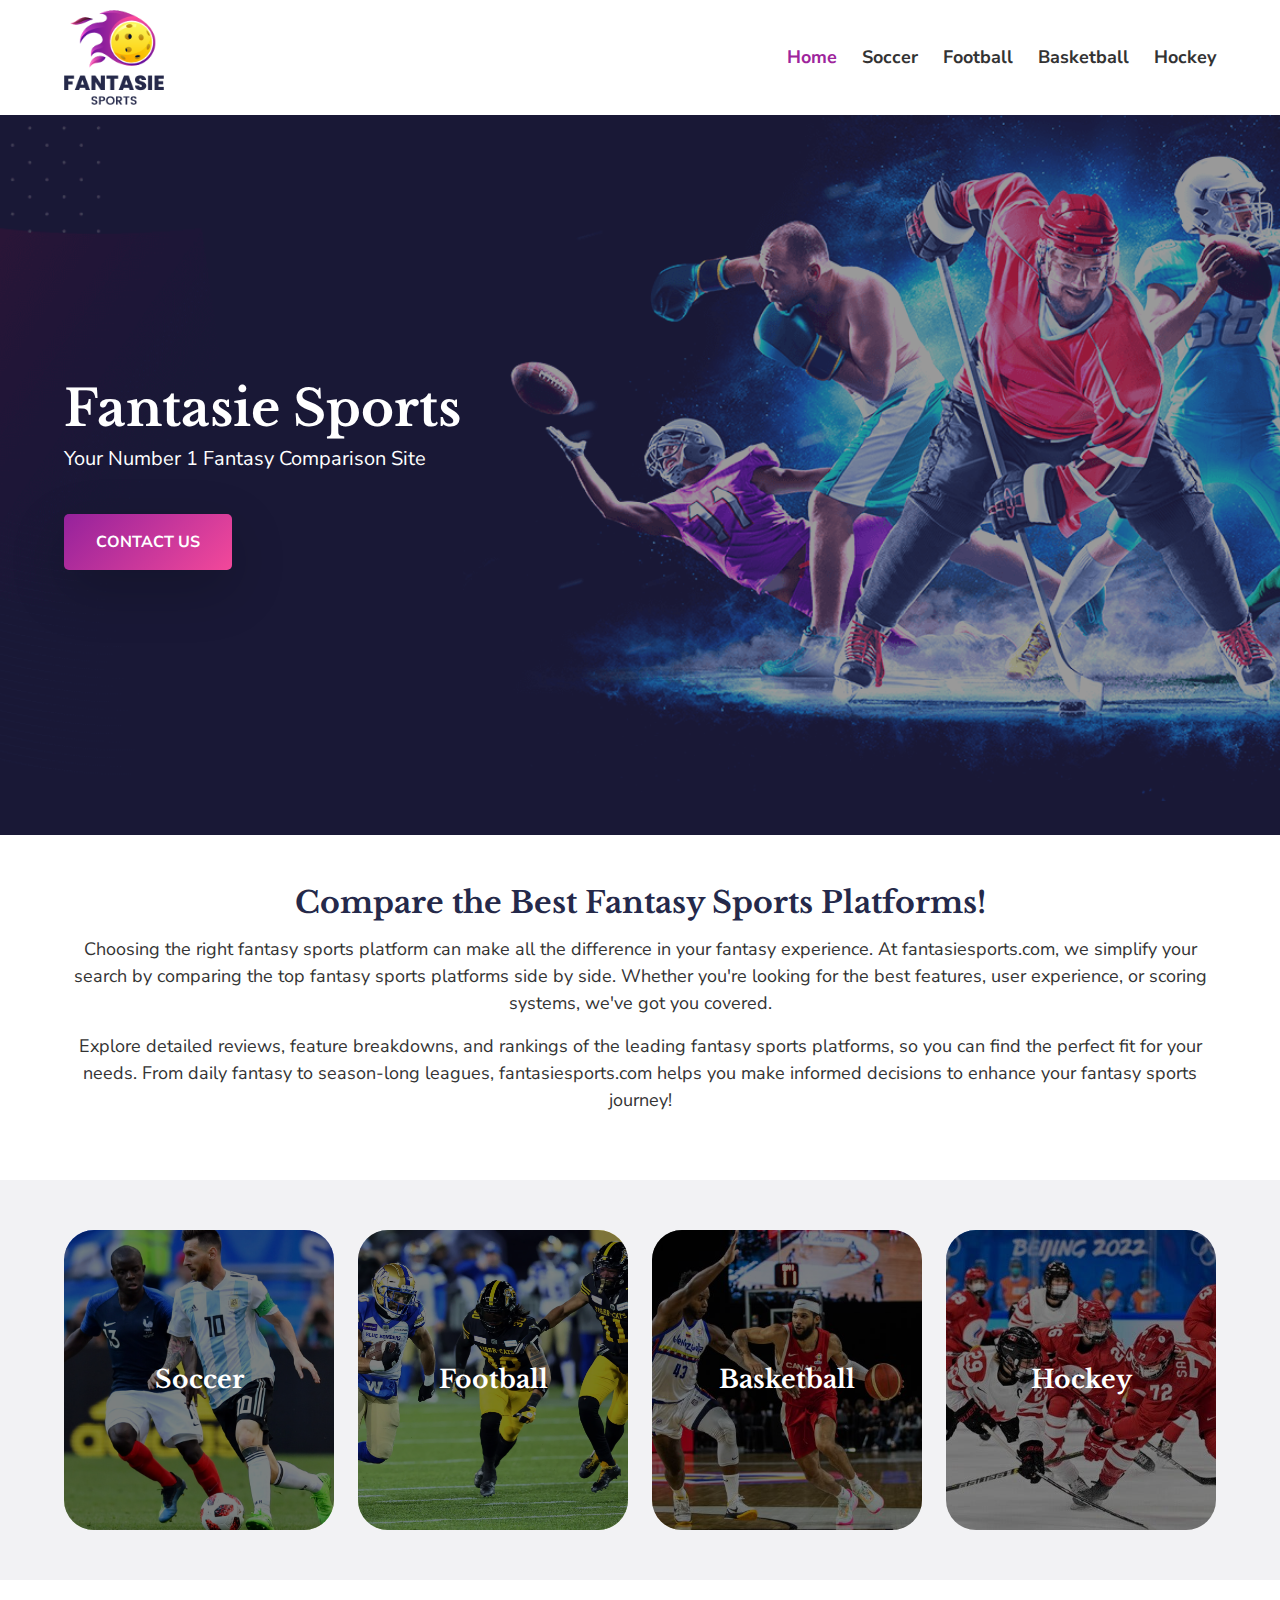
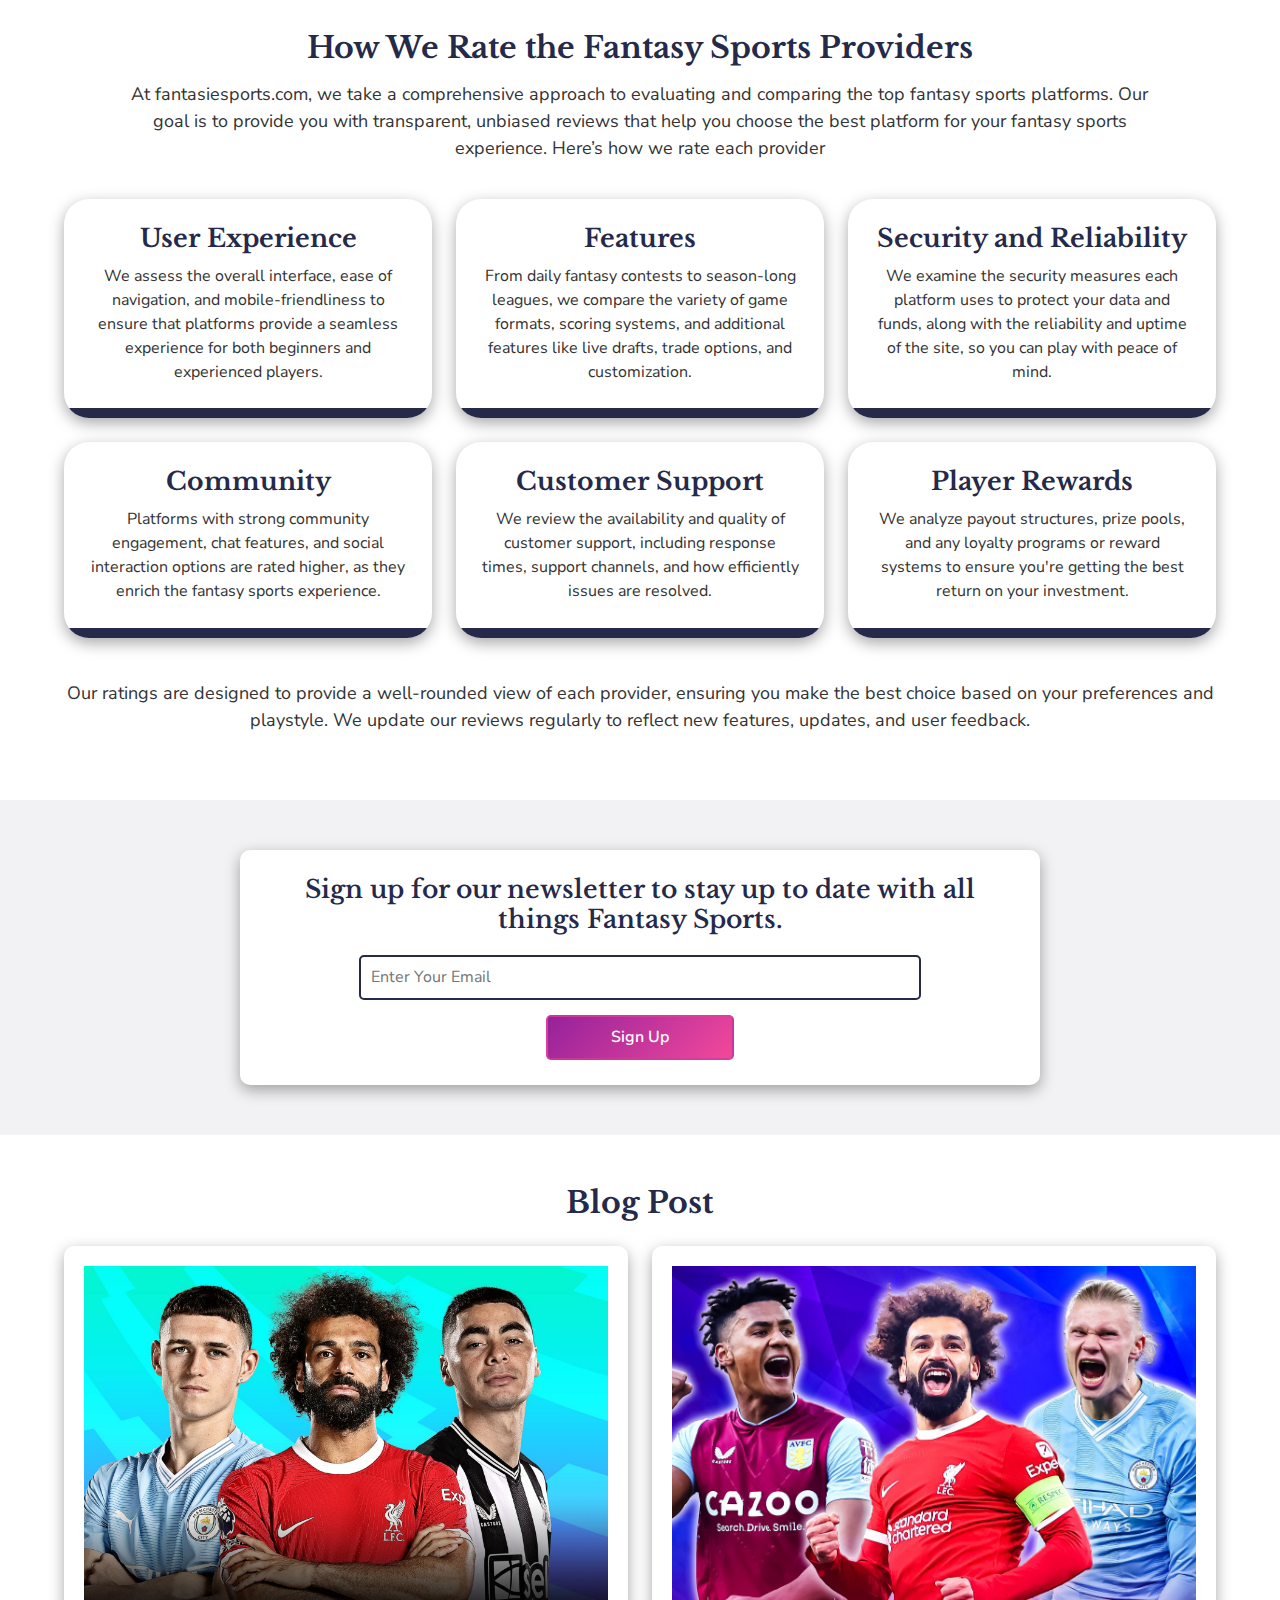
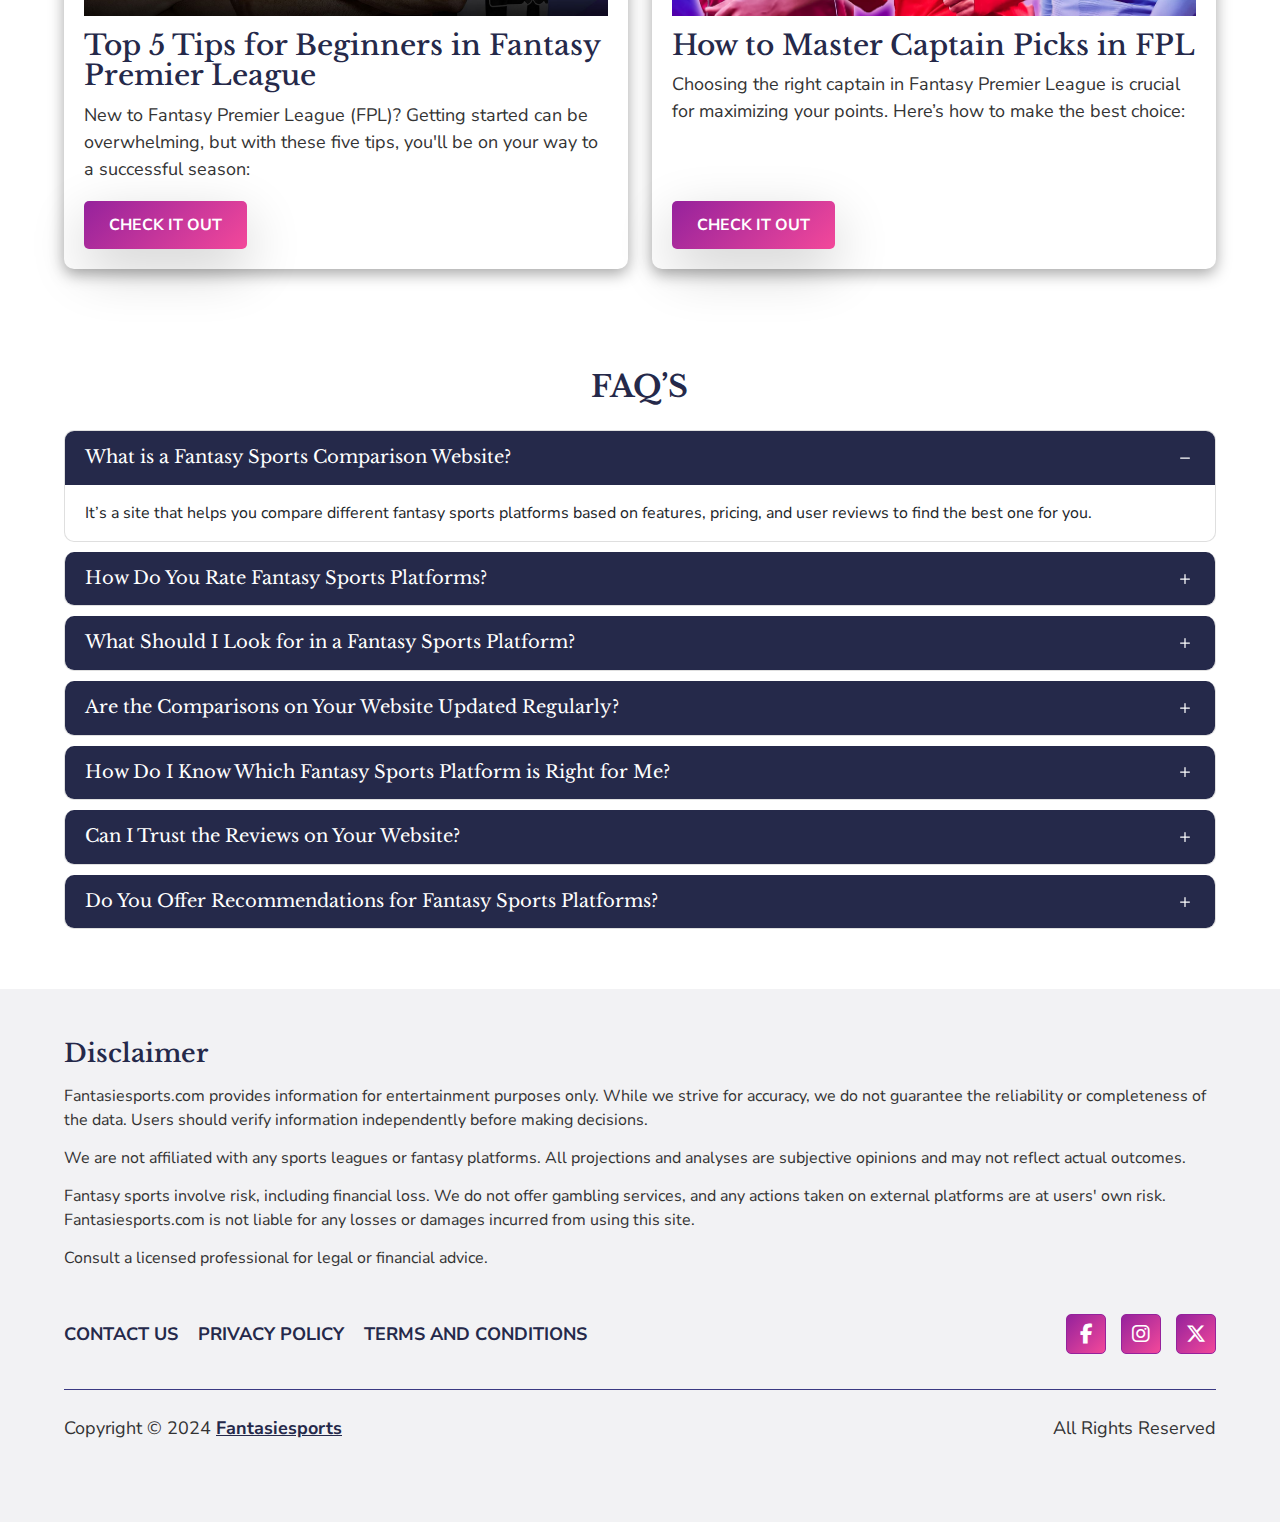
==== index.html @ b79870b3 "done" ====
<!DOCTYPE html>
<html lang="en">
  <head>
    <meta charset="UTF-8">
    <meta name="viewport" content="width=device-width, initial-scale=1.0">
    <meta name="robots" content="index, follow" />
    <link rel="stylesheet" href="assets/css/bootstrap.min.css">
    <link rel="stylesheet" href="assets/font-awsm/fontawesome-free-6.6.0-web/css/all.min.css">
    <link rel="icon" href="assets/images/fav-icn.png">
    <link rel="stylesheet" href="assets/css/style.css">
    <link rel="stylesheet" href="assets/css/media.css">
    <title>Home</title>
    
  </head>
  <body>

    <!-- header section start -->
    <header class="site-header">
      <div class="container">
          <nav>
             <div class="site-logo">
              <a href="index.html">
                <img src="assets/images/logo.png" alt="">
              </a>
             </div>
             <div class="main-nav">
               <ul>
                <li>
                  <a href="index.html" class="active">
                    Home
                  </a>
                </li>
                <li>
                  <a href="soccer.html">
                    Soccer
                  </a>
                </li>
                <li>
                  <a href="football.html">
                    Football
                  </a>
                </li>
                <li>
                  <a href="basketball.html">
                    Basketball
                  </a>
                </li>
                <li>
                  <a href="hockey.html">
                    Hockey
                  </a>
                </li>
              
               </ul>
               <div class="close">
                <i class="fa-solid fa-x"></i>
               </div>
             </div>
             <div class="toggle">
              <i class="fa-solid fa-bars"></i>
             </div>
          </nav>
      </div>
    </header>
    <!-- header section end -->
    <!-- banner section start -->

    <section class="site-banner">
      <div class="container">
        <div class="banner-wrap">
          <div class="banner-text">
           <h1>
             Fantasie Sports
           </h1>
           <p>
             Your Number 1 Fantasy Comparison Site
           </p>
           <div class="contact-btn">
             <a href="mailto:info@fantasiesports.com">Contact Us</a>
           </div>
          </div>
       </div>
      </div>
    </section>

    <!-- banner section end -->

    <!-- top text section start -->

    <div class="top-sec ptb-50">
      <div class="container">
          <div class="top-wrap">
              <div class="top-text">
                 <h3>
                  Compare the Best Fantasy Sports Platforms!
                 </h3>
                 <p>
                  Choosing the right fantasy sports platform can make all the difference in your fantasy
experience. At fantasiesports.com, we simplify your search by comparing the top fantasy
sports platforms side by side. Whether you're looking for the best features, user experience,
or scoring systems, we've got you covered.
                 </p>
                 <p>
                  Explore detailed reviews, feature breakdowns, and rankings of the leading fantasy sports
platforms, so you can find the perfect fit for your needs. From daily fantasy to season-long
leagues, fantasiesports.com helps you make informed decisions to enhance your fantasy
sports journey!
                 </p>
              </div>
          </div>
      </div>
    </div>

    <!-- top text section end -->

    <!-- link section start -->

    <div class="link-sec">
       <div class="container">
         <div class="row">
           <div class="col-lg-3 col-md-6">
             <div class="link-wrap linkOne">
                <a href="soccer.html">
                  <h4>
                    Soccer 
                  </h4>
                </a>
             </div>
           </div>
           <div class="col-lg-3 col-md-6">
            <div class="link-wrap linkTwo">
               <a href="football.html">
                 <h4>
                  Football 
                 </h4>
               </a>
            </div>
          </div>
         
          <div class="col-lg-3 col-md-6">
            <div class="link-wrap linkFour">
               <a href="basketball.html">
                 <h4>
                  Basketball
                 </h4>
               </a>
            </div>
          </div>
          <div class="col-lg-3 col-md-6">
            <div class="link-wrap linkThree">
               <a href="hockey.html">
                 <h4>
                  Hockey
                 </h4>
               </a>
            </div>
          </div>
         </div>
       </div>
    </div>

    <!-- link section end -->
  <!-- how we rate section start -->

    <div class="how-we-rate pb-50">
      <div class="container">
          <div class="site-heading">
            <h3>
              How We Rate the Fantasy Sports Providers
            </h3>
            <p>
              At fantasiesports.com, we take a comprehensive approach to evaluating and comparing the
              top fantasy sports platforms. Our goal is to provide you with transparent, unbiased reviews
              that help you choose the best platform for your fantasy sports experience. Here’s how we
              rate each provider
            </p>
          </div>
          <div class="row">
             <div class="col-lg-4 col-md-6">
              <div class="rate-wrap">
                 <div class="rate-text">
                   <h4>
                    User Experience
                   </h4>
                   <p>
                    We assess the overall
interface, ease of
navigation, and
mobile-friendliness to
ensure that platforms
provide a seamless
experience for both
beginners and experienced
players.

                   </p>
                 </div>
              </div>
             </div>
             <div class="col-lg-4 col-md-6">
              <div class="rate-wrap">
                 <div class="rate-text">
                   <h4>
                    Features
                   </h4>
                   <p>
                    From daily fantasy contests
                    to season-long leagues, we
                    compare the variety of game
                    formats, scoring systems,
                    and additional features like
                    live drafts, trade options,
                    and customization.
                   </p>
                 </div>
              </div>
             </div>

             <div class="col-lg-4 col-md-6">
              <div class="rate-wrap">
                 <div class="rate-text">
                   <h4>
                    Security and Reliability
                   </h4>
                   <p>
                    We examine the security
                    measures each platform
                    uses to protect your data
                    and funds, along with the
                    reliability and uptime of the
                    site, so you can play with
                    peace of mind.
                    
                   </p>
                 </div>
              </div>
             </div>

             <div class="col-lg-4 col-md-6">
              <div class="rate-wrap">
                 <div class="rate-text">
                   <h4>
                    Community
                   </h4>
                   <p>
                    Platforms with strong
                    community engagement,
                    chat features, and social
                    interaction options are rated
                    higher, as they enrich the
                    fantasy sports experience.
                   </p>
                 </div>
              </div>
             </div>

             <div class="col-lg-4 col-md-6">
              <div class="rate-wrap">
                 <div class="rate-text">
                   <h4>
                    Customer Support
                   </h4>
                   <p>
                    We review the availability
                    and quality of customer
                    support, including response
                    times, support channels,
                    and how efficiently issues
                    are resolved.
                   </p>
                 </div>
              </div>
             </div>

             <div class="col-lg-4 col-md-6">
              <div class="rate-wrap">
                 <div class="rate-text">
                   <h4>
                    Player Rewards
                   </h4>
                   <p>
                    We analyze payout
                    structures, prize pools, and
                    any loyalty programs or
                    reward systems to ensure
                    you're getting the best
                    return on your investment.
                    
                   </p>
                 </div>
              </div>
             </div>


          </div>

    <div class="top-text pt-30">
                 <p>
                  Our ratings are designed to provide a well-rounded view of each provider, ensuring you
                  make the best choice based on your preferences and playstyle. We update our reviews
                  regularly to reflect new features, updates, and user feedback.
                  
                 </p>
      </div>

      </div>
    </div>

  <!-- how we rate section end -->
<!-- newsletter section start -->

<div class="newsletter-sec">
  <div class="container">
      <div class="newsletter-wrap">
          <div class="newsletter-text">
             <h4>
              Sign up for our newsletter to stay up to date with all things Fantasy Sports.
             </h4>
             <form>
              <input type="email" placeholder="Enter Your Email">
              <button>Sign Up</button>
             </form>
          </div>
      </div>
  </div>
</div>

<!-- newsletter section end -->

<!-- blog post section start -->

<div class="blog-sec ptb-50">
  <div class="container">
    <div class="site-heading">
      <h3>
        Blog Post
      </h3>
    </div>
    <div class="row">
      <div class="col-md-6">
        <div class="blog-wrap">
            <div class="blog-img">
              <a href="top-5-tips-for-beginners-in-fantasy-premier-league.html" target="_blank">
                <img src="assets/images/blog-banner-1.jpg" alt="">
              </a>
            </div>
            <div class="blog-text">
              <h3>
                Top 5 Tips for Beginners in Fantasy Premier League 
              </h3>
              <p>
                New to Fantasy Premier League (FPL)? Getting started can be overwhelming, but with these five tips, you'll be on your way to a successful season:
              </p>
            </div>
            <div class="check-out-btn">
              <a href="top-5-tips-for-beginners-in-fantasy-premier-league.html" target="_blank">Check It Out</a>
            </div>
        </div>
      </div>
      <div class="col-md-6">
        <div class="blog-wrap">
            <div class="blog-img">
              <a href="how-to-master-captain-picks-in-FPL.html" target="_blank">
                <img src="assets/images/blog-banner-2.avif" alt="">
              </a>
            </div>
            <div class="blog-text">
              <h3>
                How to Master Captain Picks in FPL
              </h3>
              <p>
                Choosing the right captain in Fantasy Premier League is crucial for maximizing your points. Here’s how to make the best choice:
              </p>
            </div>
            <div class="check-out-btn">
              <a href="how-to-master-captain-picks-in-FPL.html" target="_blank">Check It Out</a>
            </div>
        </div>
      </div>
    </div>
  </div>
</div>

<!-- blog post section end -->


<!-- faq section start -->

<div class="faq-sec ptb-50">
  <div class="container">
      <div class="site-heading">
          <h3>
            FAQ’S
          </h3>
      </div>
      <div class="faq-wrap">
          <div class="accordion" id="accordionExample">




              <div class="accordion-item">
                <h2 class="accordion-header">
                  <button class="accordion-button" type="button" data-bs-toggle="collapse" data-bs-target="#collapseOne" aria-expanded="true" aria-controls="collapseOne">
                    What is a Fantasy Sports Comparison Website?
                  </button>
                </h2>
                <div id="collapseOne" class="accordion-collapse collapse show" data-bs-parent="#accordionExample">
                  <div class="accordion-body">
                    It’s a site that helps you compare different fantasy sports platforms based on features,
                    pricing, and user reviews to find the best one for you.
                  </div>
                </div>
              </div>
              <div class="accordion-item">
                <h2 class="accordion-header">
                  <button class="accordion-button collapsed" type="button" data-bs-toggle="collapse" data-bs-target="#collapseTwo" aria-expanded="false" aria-controls="collapseTwo">
                    How Do You Rate Fantasy Sports Platforms?
                  </button>
                </h2>
                <div id="collapseTwo" class="accordion-collapse collapse" data-bs-parent="#accordionExample">
                  <div class="accordion-body">
                    We rate platforms based on user experience, features, pricing, rewards, customer support,
                    and security.
                  </div>
                </div>
              </div>

              <div class="accordion-item">
                <h2 class="accordion-header">
                  <button class="accordion-button collapsed" type="button" data-bs-toggle="collapse" data-bs-target="#collapseThree" aria-expanded="false" aria-controls="collapseThree">
                    What Should I Look for in a Fantasy Sports Platform?
                  </button>
                </h2>
                <div id="collapseThree" class="accordion-collapse collapse" data-bs-parent="#accordionExample">
                  <div class="accordion-body">
                    Look for game variety, ease of use, features, pricing, and reliable customer support.
                  </div>
                </div>
              </div>

              <div class="accordion-item">
                  <h2 class="accordion-header">
                    <button class="accordion-button collapsed" type="button" data-bs-toggle="collapse" data-bs-target="#collapseFour" aria-expanded="false" aria-controls="collapseFour">
                      Are the Comparisons on Your Website Updated Regularly?
                    </button>
                  </h2>
                  <div id="collapseFour" class="accordion-collapse collapse" data-bs-parent="#accordionExample">
                    <div class="accordion-body">
                      Yes, we regularly update our comparisons to reflect the latest features, pricing, and user
                      feedback.
                      
                    </div>
                  </div>
                </div>

                <div class="accordion-item">
                  <h2 class="accordion-header">
                    <button class="accordion-button collapsed" type="button" data-bs-toggle="collapse" data-bs-target="#collapseFive" aria-expanded="false" aria-controls="collapseFive">
                      How Do I Know Which Fantasy Sports Platform is Right for Me?
                    </button>
                  </h2>
                  <div id="collapseFive" class="accordion-collapse collapse" data-bs-parent="#accordionExample">
                    <div class="accordion-body">
                      Consider your preferences for game types, budget, and desired features. Use our
                      comparisons to find a platform that meets your needs.
                    </div>
                  </div>
                </div>

                <div class="accordion-item">
                  <h2 class="accordion-header">
                    <button class="accordion-button collapsed" type="button" data-bs-toggle="collapse" data-bs-target="#collapseSix" aria-expanded="false" aria-controls="collapseSix">
                      Can I Trust the Reviews on Your Website?

                    </button>
                  </h2>
                  <div id="collapseSix" class="accordion-collapse collapse" data-bs-parent="#accordionExample">
                    <div class="accordion-body">
                      Yes, our reviews are based on thorough research and user feedback to provide accurate and
                      unbiased information.
                    </div>
                  </div>
                </div>


                <div class="accordion-item">
                  <h2 class="accordion-header">
                    <button class="accordion-button collapsed" type="button" data-bs-toggle="collapse" data-bs-target="#collapseSeven" aria-expanded="false" aria-controls="collapseSeven">
                      Do You Offer Recommendations for Fantasy Sports Platforms?
                    </button>
                  </h2>
                  <div id="collapseSeven" class="accordion-collapse collapse" data-bs-parent="#accordionExample">
                    <div class="accordion-body">
                      Yes, we provide recommendations based on our comparisons to help you find the best
                      platform for your fantasy sports preferences.
                    </div>
                  </div>
                </div>



            </div>
      </div>
  </div>
</div>

<!-- faq section start -->
  

<footer class="main-footer">

<!-- Disclaimer section start -->
<div class="disclaimer-sec">
    <div class="container">
      <div class="disclaimer-text">
        <h4>
          Disclaimer
        </h4>
        <p>
          Fantasiesports.com provides information for entertainment purposes only. While we strive for
accuracy, we do not guarantee the reliability or completeness of the data. Users should
verify information independently before making decisions.

        </p>
        <p>
          We are not affiliated with any sports leagues or fantasy platforms. All projections and
analyses are subjective opinions and may not reflect actual outcomes.

        </p>
        <p>
          Fantasy sports involve risk, including financial loss. We do not offer gambling services, and
any actions taken on external platforms are at users' own risk. Fantasiesports.com is not
liable for any losses or damages incurred from using this site.

        </p>
        <p>
          Consult a licensed professional for legal or financial advice.
        </p>
      </div>
    </div>
</div>

<!-- Disclaimer section end -->


<!-- footer section start -->
<div class="site-footer ptb-30">
  <div class="container">
      <div class="footer-top">
        <div class="footer-links">
          <ul>
            <li>
              <a href="mailto:info@fantasiesports.com">
                Contact us
              </a>
            </li>
            <li>
              <a href="privacy-policy.html">
                Privacy Policy
              </a>
            </li>
            <li>
              <a href="terms-and-conditions.html">
                Terms and conditions
              </a>
            </li>
          </ul>
        </div>
        <div class="social-icon">
          <ul>
            <li>
              <a href="#">
                <i class="fa-brands fa-facebook-f"></i>
              </a>
            </li>
            <li>
              <a href="#">
                <i class="fa-brands fa-instagram"></i>
              </a>
            </li>
            <li>
              <a href="#">
                <i class="fa-brands fa-x-twitter"></i>
              </a>
            </li>
          </ul>
        </div>
      </div>
      <div class="footer-bottom">
         <div class="copy-right">
           <p>
            Copyright © 2024 
            <a href="index.html">fantasiesports</a>

           </p>
          
           <p>
            All rights reserved
           </p>
         </div>
      </div>
  </div>
</div>
<!-- footer section end -->
</footer>
    <script src="assets/js/jquery-3.7.1.min.js"></script>
    <script src="assets/js/bootstrap.bundle.min.js"></script>
    <script src="assets/js/custom.js"></script>

  

  </body>
</html>
---- assets/css/style.css ----
@import url('https://fonts.googleapis.com/css2?family=Libre+Baskerville:ital,wght@0,400;0,700;1,400&family=Nunito+Sans:ital,opsz,wght@0,6..12,200..1000;1,6..12,200..1000&display=swap');
 html {
     font-size: 16px;
}
/* global css start here */
 * {
     margin: 0;
     padding: 0;
     box-sizing: border-box;
}
 body {
     margin: 0;
     padding: 0;
     font-family: "Nunito Sans", sans-serif;
}
 h1, h2, h3, h4, h5, h6 {
     font-family: "Libre Baskerville", serif;
}
 ul {
     padding-left: 0;
     margin-bottom: 0;
     list-style: none;
}
 a {
     text-decoration: none;
}
 .container {
     max-width: 1320px;
     margin: 0 auto;
     padding-left: 5%;
     padding-right: 5%;
}
 img {
     width: 100%;
}
 .overlay {
     position: absolute;
     top: 0;
     left: 0;
     height: 100%;
     width: 100%;
     background-color: #000;
     opacity: 0.3;
}
.ptb-30{
    padding: 1.875rem 0;
}
.pt-30{
    padding-top: 1.875rem;
}
 .ptb-50 {
     padding: 3.125rem 0;
}
 .pb-50 {
     padding-bottom: 3.125rem;
}
 .ptb-70 {
     padding: 4.375rem 0;
}
 .pb-70 {
     padding-bottom: 4.375rem;
}
/* global css end here */
/* header section css start */
 .site-logo img {
     max-width: 6.25rem;
}
 .main-nav ul li a {
     font-size: 1.125rem;
     color: #333;
     font-weight: 700;
     transition: all 0.3s linear;
}
 .main-nav ul li a:hover, .main-nav ul li a.active {
     color: #9e259c;
}
 .main-nav ul {
     display: flex;
     align-items: center;
     gap: 25px;
     text-transform: capitalize;
}
 nav {
     display: flex;
     align-items: center;
     justify-content: space-between;
}
 .site-header {
     box-shadow: rgba(100, 100, 111, 0.2) 0px 7px 29px 0px;
     padding: 0.625rem 0;
     transition: all 0.3s linear;
     background: #fff;
}
 .fixed-header {
     position: fixed;
     z-index: 99;
     left: 0;
     top: 0;
     width: 100%;
     background: #fff;
     transition: all 0.3s linear;
}
 .toggle, .close {
     display: none;
}
/* header section css end */
/* banner section css start */
.site-banner{
    height: 80vh;
    background-image: url(../images/hero-banner.png);
    background-position: center;
    background-repeat: no-repeat;
    background-size: cover;
    position: relative;
}
.site-banner::before{
    content: '';
    position: absolute;
    top: 0;
    left: 0;
    height: 100%;
    width: 100%;
    background-color: #000;
    opacity: 0.4;
}
.site-banner .container{
    height: 100%;
}
.banner-wrap{
    height: 100%;
    width: 100%;
    display: flex;
    justify-content: flex-start;
    align-items: center;
    position: relative;
}
.sub-banner .banner-wrap{
    justify-content: center;

}
.banner-text h1 {
    font-size: 3.125rem;
    font-weight: 700;
    line-height: 1.1;
    color: #ffffff;
}
.banner-text p {
    font-size: 1.25rem;
    color: #ffffff;
    margin-bottom: 0;
}
.banner-text {
    max-width: 31.25rem;
    width: 100%;
}
.sub-banner .banner-text {
    max-width: 80%;
    width: 100%;
    text-align: center;
}
.contact-btn a {
    display: inline-block;
    font-size: 1rem;
    font-weight: 700;
    line-height: 1.5;
    text-transform: uppercase;
    color: #ffffff;
    border: none;
    outline: none;
    border-radius: 5px;
    padding: 1rem 2rem;
    background-image: linear-gradient(135deg, #95229c 0%, #f3489a 100%);
    box-shadow: 0px 19px 56px 0px rgba(0, 0, 0, 0.2);
    margin-top: 2.5rem;
    transition: all 0.3s linear;
}
.contact-btn a:hover{
    background-image: linear-gradient(135deg, #f3489a 0%, #95229c 100%);

}
/* banner section css end */
/* top text section start */
.top-text {
    text-align: center;
}
.top-text h3, .site-heading h3 {
    font-size: 1.875rem;
    margin-bottom: 0.9375rem;
    color: #25294a;
    font-weight: 700;
}
.top-text p, .site-heading p {
    font-size: 1.125rem;
    color: #333;
}

/* top text section end */

/* link card section css start */
.link-sec {
    background: #25294a0f;
    padding: 3.125rem 0;
    margin-bottom: 3.125rem;
}
.link-wrap{
    background-position: center;
    background-repeat: no-repeat;
    background-size: cover;
    height: 18.75rem;
    position: relative;
    overflow: hidden;
    border-radius: 30px;
    transition: all 0.2s linear;
}

.linkOne{
    background-image: url(../images/link01.jpg);
}
.linkOne:hover{
    background-image: url(../images/link1.jpg);
}
.linkTwo{
    background-image: url(../images/link02.webp);
}
.linkTwo:hover{
    background-image: url(../images/link2.jpg);
}
.linkThree{
    background-image: url(../images/link03.jpg);
}
.linkThree:hover{
    background-image: url(../images/link3.jfif);
}
.linkFour{
    background-image: url(../images/link04.jpg);
}
.linkFour:hover{
    background-image: url(../images/link4.jpg);
}
.link-wrap::before{
    content: '';
    position: absolute;
    top: 0;
    left: 0;
    height: 100%;
    width: 100%;
    background-color: #000;
    opacity: 0.5;
}
.link-wrap a{
    position: relative;
    z-index: 9;
    height: 100%;
    width: 100%;
    display: flex;
    align-items: center;
    justify-content: center;
    border-radius: 30px;
}
.link-wrap a h4 {
    font-size: 1.5625rem;
    color: #fff;
    font-weight: 700;
    margin-bottom: 0;
}
/* link card section css end */
/* how we rate section css start */
.site-heading{
    text-align: center;
    max-width: 90%;
    margin: 0 auto;
    margin-bottom: 1.5625rem;
}
.rate-wrap {
    padding: 1.5625rem;
    border-radius: 25px;
    box-shadow: rgba(0, 0, 0, 0.35) 0px 5px 15px;
    overflow: hidden;
    height: 100%;
    position: relative;
}
.rate-wrap::before{
    content: '';
    position: absolute;
    bottom: 0;
    left: 0;
    height: 0.625rem;
    width: 100%;
    background-color: #25294a;
    transition: all 0.3s linear;

}
.rate-wrap:hover::before{
   height: 100%;
}
.rate-wrap:hover h4{
    color: #fff;
}
.rate-wrap:hover p{
    color: #fff;
}
.rate-text {
    text-align: center;
    position: relative;
}
.rate-text h4 {
    font-size: 1.5625rem;
    color: #25294a;
    margin-bottom: 0.625rem;
    font-weight: 700;
    transition: all 0.3s linear;

}
.rate-text p {
    font-size: 1rem;
    margin-bottom: 0.575rem;
    color: #333;
    transition: all 0.3s linear;

}
.how-we-rate .col-lg-4 {
    margin: 0.75rem  0;
}

/* how we rate section css end */

/* newsletter section css start */

.newsletter-sec{
    background-color: #25294a0f;
    padding: 3.125rem 0;
}
.newsletter-wrap {
    max-width: 50rem;
    margin: 0 auto;
    text-align: center;
    box-shadow: rgba(0, 0, 0, 0.35) 0px 5px 15px;
    background-color: #fff;
    padding: 1.5625rem;
    border-radius: 10px;
}
.newsletter-text h4 {
    font-size: 1.5625rem;
    padding: 0  0.625rem;
    margin-bottom: 1.25rem;
    color: #25294a;
    font-weight: 600;
}
.newsletter-text input {
    width: 75%;
    padding: 0  0.625rem;
    height: 2.8125rem;
    border: 2px solid #25294a;
    border-radius: 5px;
}
.newsletter-text button {
    border: 2px solid #d73d9bbf;
    height: 2.8125rem;
    width: 25%;
    background-image: linear-gradient(135deg, #95229c 0%, #f3489a 100%);
    border-radius: 5px;
    color: #fff;
    font-size: 1rem;
    margin-top: 0.9375rem;
    font-weight: 600;
    transition: all 0.3s linear;

}
.newsletter-text button:hover{
    background-image: linear-gradient(135deg, #f3489a 0%,  #95229c 100%);

}
/* newsletter section css end */

/* blog post section css start */
.blog-wrap {
    box-shadow: rgba(0, 0, 0, 0.35) 0px 5px 15px;
    padding: 1.25rem;
    border-radius: 10px;
    position: relative;
    height: 100%;
}
.blog-img {
    height: 21.875rem;
    overflow: hidden;
}
.blog-img:hover img{
    transform: scale(1.2);

}
.blog-img img{
    height: 100%;
    width: 100%;
    object-fit: cover;
    transition: all 0.3s linear;

}
.blog-text {
    padding-top: 0.9375rem;
    padding-bottom: 3.125rem;
}
.blog-text h3 {
    font-size: 1.75rem;
    margin-bottom: 0.625rem;
    line-height: 1.1;
    color: #25294a;
}
.blog-text p {
    font-size: 1.125rem;
    color: #333;
}
.check-out-btn a{

display: inline-block;
    font-size: 1rem;
    font-weight: 700;
    text-transform: uppercase;
    color: #ffffff;
    border: none;
    border-radius: 5px;
    padding: 0.75rem 1.5625rem;
    background-image: linear-gradient(135deg, #95229c 0%, #f3489a 100%);
    box-shadow: 0px 19px 56px 0px rgba(0, 0, 0, 0.2);
    transition: all 0.3s linear;
}
.check-out-btn a:hover{
    background-image: linear-gradient(135deg, #f3489a 0%,  #95229c 100%);
}
/* blog post section css end */


/* faq section css start */

.accordion-button::after {
    background-image: url("data:image/svg+xml,%3Csvg xmlns='http://www.w3.org/2000/svg' width='16' height='16' fill='currentColor' class='bi bi-plus' viewBox='0 0 16 16'%3E%3Cpath d='M8 4a.5.5 0 0 1 .5.5v3h3a.5.5 0 0 1 0 1h-3v3a.5.5 0 0 1-1 0v-3h-3a.5.5 0 0 1 0-1h3v-3A.5.5 0 0 1 8 4z'/%3E%3C/svg%3E");
    transition: all 0.5s;
  }
  .accordion-button:not(.collapsed)::after {
    background-image: url("data:image/svg+xml,%3Csvg xmlns='http://www.w3.org/2000/svg' width='16' height='16' fill='currentColor' class='bi bi-dash' viewBox='0 0 16 16'%3E%3Cpath d='M4 8a.5.5 0 0 1 .5-.5h7a.5.5 0 0 1 0 1h-7A.5.5 0 0 1 4 8z'/%3E%3C/svg%3E");
  }
  .accordion-button::after {
    transition: all 0.5s;
    filter: brightness(0) invert(1);
  }
  


  button.accordion-button {
    background-color: #25294a;
    color: #fff;
    font-size: 1.125rem;
}
.accordion-item {
    margin: 0.625rem 0;
    border-radius: 10px !important;
    overflow: hidden;
}
.accordion-button:not(.collapsed) {
    color: #ffffff;
    background-color: #25294a;
    box-shadow: none;
}
.accordion-button:focus {
    border-color: #25294a;
    box-shadow: none;
}
/* faq section css end */
/* footer section css start */
.footer-links ul {
    display: flex;
    align-items: center;
    gap: 20px;
}
.footer-links ul li a{
    font-size: 1.125rem;
    text-transform: uppercase;
    font-weight: 700;
    color: #25294a;
}
.footer-links ul li a:hover{
    color: #95229c;
}
.social-icon ul li a {
    display: flex;
    align-items: center;
    justify-content: center;
    height: 2.5rem;
    width: 2.5rem;
    /*background-color: #25294a;
    */background-image: linear-gradient(135deg, #95229c 0%, #f3489a 100%);
    font-size: 1.25rem;
    color: #fff;
    border: 1px solid #95229c ;
    border-radius: 5px;
    transition: all 0.3s linear;
}
.social-icon ul li a:hover{
    background-image: linear-gradient(135deg,   #f3489a 0%, #95229c  100%);

}
.social-icon ul {
    display: flex;
    gap: 15px;
    align-items: center;
}
.footer-top {
    display: flex;
    align-items: center;
    justify-content: space-between;
}
.copy-right p {
    font-size: 1.125rem;
    color: #333;
    margin-bottom: 0;
    text-transform: capitalize;
}
.copy-right p a{
    text-decoration: underline;
    color: #25294a;
    font-weight: 700;
}
.copy-right p a:hover{
    color: #95229c;
}
.copy-right {
    display: flex;
    align-items: center;
    justify-content: space-between;
    padding-top: 1.5625rem;
    margin-top: 2.1875rem;
    border-top: 1px solid #3a3982;
}
/* footer section css end */

/* Disclaimer section css start */
.disclaimer-text h4 {
    font-size: 1.5625rem;
    color: #25294a;
    font-weight: 600;
    margin-bottom: 0.9375rem;
}
.disclaimer-text p {
    font-size: 1rem;
    color: #333;
    margin-bottom: 0.875rem;
}
.main-footer{
    background-color: #25294a0f;
    padding: 3.125rem 0;
}

/* Disclaimer section css end */

/* soccer main section css start */
.soccer-top {
    display: flex;
    justify-content: space-between;
    /* box-shadow: rgba(0, 0, 0, 0.35) 0px 5px 15px; */
    box-shadow: rgba(0, 0, 0, 0.35) 0px -7px 15px;
    overflow: hidden;
    border-bottom: 2px solid #25294a;
}
.soccer-left {
    width: 43%;
    height: auto;
}
.soccer-left img{
    height: 100%;
    object-fit: cover;
    transform: skewX(-10deg) translateX(-33px);
    background-color: #fff;
    transition: all 0.3s linear;

}
/* .soccer-left img:hover{
    transform: skewX(-5deg) translateX(-20px);

} */
.soccer-right {
    width: 55%;
    padding: 1.25rem 0;
}
.soccer-right h4 {
    font-size: 1.5625rem;
    color: #000;
    font-weight: 700;
    margin-bottom: 0.625rem;
}
.soccer-right h4 a{
    color: #25294a;
    text-decoration: underline;
}
.soccer-right ul li {
    display: flex;
    align-items: center;
    gap: 20px;
    font-size: 1.125rem;
    color: #000;
    padding: 0.3125rem 0;
}
.stars i {
    font-size: 1rem;
    color: #dab900;
}

.bottom-text h4 {
    font-size: 1.5625rem;
    margin-bottom: 0.625rem;
    color: #25294a;
    font-weight: 700;
}
.bottom-text ul {
    padding-left: 1.25rem;
    margin-bottom: 0.625rem;
    list-style: disc;
}
    .bottom-text ul li {
        font-size: 1rem;
        color: #333;
        padding: 2px 0;
    }
    .soccer-bottom {
        padding: 0px 3.125rem;
        display: flex;
        justify-content: space-between;
    }
    .bottom-text {
        padding: 1.5625rem 0;
    }
    .bottom-right{
        width: 49%;
    }
    .bottom-left {
        border-right: 2px solid #25294a;
        width: 45%;
    }
    .soccer-wrap {
        box-shadow: rgba(0, 0, 0, 0.35) 0px 5px 15px;
        border-radius: 10px;
        overflow: hidden;
        border: 2px solid #25294a;
        margin: 2.5rem 0;
    }
    .soccer-right .check-out-btn {
        margin-top: 1.25rem;
    }
    section.site-banner.sub-banner {
        height: 60vh;
    }
/* soccer main section css end */

/* blog pages css start */

.blog-banner .banner-wrap{
justify-content: center;
}
.blog-bx h3 {
    font-size: 1.875rem;
    color: #25294a;
    margin-bottom: 0.625rem;
    font-weight: 700;
}
.blog-bx p {
    font-size: 1.125rem;
    color: #333;
}
.blog-bx ul {
    padding-left: 1.25rem;
    list-style: disc;
    margin: 0.625rem 0;
}
.blog-bx ul li {
    font-size: 1rem;
    color: #333;
    padding: 0.4375rem 0;
}
.blog-bx ul li strong{
    display: block;
    color: #000;
}
.blog-wrap .check-out-btn {
    position: absolute;
    bottom: 1.25rem;
}
/* blog pages css end */

/* privacy policy page css start */
.privacy-wrap h4 {
    font-size: 1.5625rem;
    font-weight: 700;
    margin-bottom: 0.625rem;
    color: #25294a;
}
.privacy-wrap p{
    font-size: 1.125rem;
    color: #333;
    margin-bottom: 0.625rem;
}
.privacy-wrap p strong{
    color: #000;
}
.privacy-wrap p a{
    color: #000;
    text-decoration: underline;
font-weight: 600;
}
.privacy-wrap ul{
    padding-left: 1.25rem;
    list-style: disc;
    margin: 0.625rem 0;

}
.privacy-wrap ul li{
    font-size: 1.125rem;
    color: #333;
    padding: 2px 0; 
}
.privacy-wrap ul li strong{
    color: #000;
}
.privacy-wrap ul li a{
    color: #000;
    text-decoration: underline;
font-weight: 600;
}
.privacy-wrap {
margin: 1.5625rem 0;
}
/* privacy policy page css end */
---- assets/css/media.css ----
@media(max-width:1200px){
    html{
        font-size: 15px;
   }

}
@media(max-width:992px){
    .toggle {
        display: block;
        font-size: 25px;
        color: #9e259c;
   }
    .main-nav ul {
        gap: 10px;
        flex-direction: column;
        justify-content: flex-start;
        align-items: flex-start;
   }
    .main-nav {
        position: fixed;
        left: 0;
        top: 0;
        height: 100vh;
        background: #f4f3ec;
        width: 400px;
        z-index: 99;
        padding: 50px;
        transform: translateX(-100%);
        transition: all 0.3s linear;
        -webkit-transition: all 0.3s linear;
        -moz-transition: all 0.3s linear;
        -ms-transition: all 0.3s linear;
        -o-transition: all 0.3s linear;
   }
    .menuToggle .main-nav{
        box-shadow: rgba(100, 100, 111, 0.2) 0px 7px 29px 0px;
        transform: translateX(0%);
   }
    .close{
        display: block;
        font-size: 22px;
        color: #9e259c;
        position: absolute;
        top: 20px;
        right: 20px;
   }
   .link-sec .col-md-6 {
    margin: 0.75rem 0;
}
}
@media(max-width:850px){
    html{
        font-size: 14px;
   }
   .site-banner {
    height: 70vh;
}
section.site-banner.sub-banner {
    height: 50vh;
}
}
@media(max-width:767.9px){
    .site-banner {
        height: 60vh;
    }
    .banner-text h1 {
        font-size: 3rem;
    }
    .blog-sec .col-md-6{
        margin-bottom: 1.5625rem;
    }
    .soccer-top {
        flex-wrap: wrap;
    }
    .soccer-left {
        width: 100%;
        height: 17.5rem;
    }
    .soccer-right {
        width: 100%;
        padding: 1.25rem ;
    }
    .soccer-left img {
        transform: skewX(0deg) translateX(0px);
    }
    .soccer-bottom {
        flex-wrap: wrap;
    }
    .bottom-left {
        border-right: none;
        border-bottom: 2px solid #25294a;
        width: 100%;
    }
    .bottom-right {
        width: 100%;
    }
    .footer-top {
        justify-content: center;
        flex-direction: column;
        gap: 15px;
    }
    .footer-links ul {
        align-items: center;
        gap: 10px;
        flex-wrap: wrap;
        justify-content: center;
    }
}
@media(max-width:575px){
    html{
        font-size: 14px;
   }
    .site-logo img {
        max-width: 75px;
   }
    .main-nav {
        width: 100%;
   }
   .newsletter-text input {
    width: 100%;
}
.footer-top {
    justify-content: center;
    flex-direction: column;
    gap: 15px;
}
.footer-links ul {
    align-items: center;
    gap: 10px;
    flex-wrap: wrap;
    justify-content: center;
}
.copy-right {
    justify-content: center;
    flex-wrap: wrap;
}
.soccer-right ul li {
    gap: 5px;
}
.sub-banner .banner-text h1 {
    font-size: 2.8rem;
}
.banner-text {
    text-align: center;
}
}
@media(max-width:375px){
    html{
        font-size: 13px;
    }
    .banner-text {
        text-align: center;
    }
    .site-heading {
        max-width: 100%;
    }
    .bottom-text {
        padding: 1.1625rem 0;
    }
    section.site-banner.sub-banner {
        height: 45vh;
    }
}
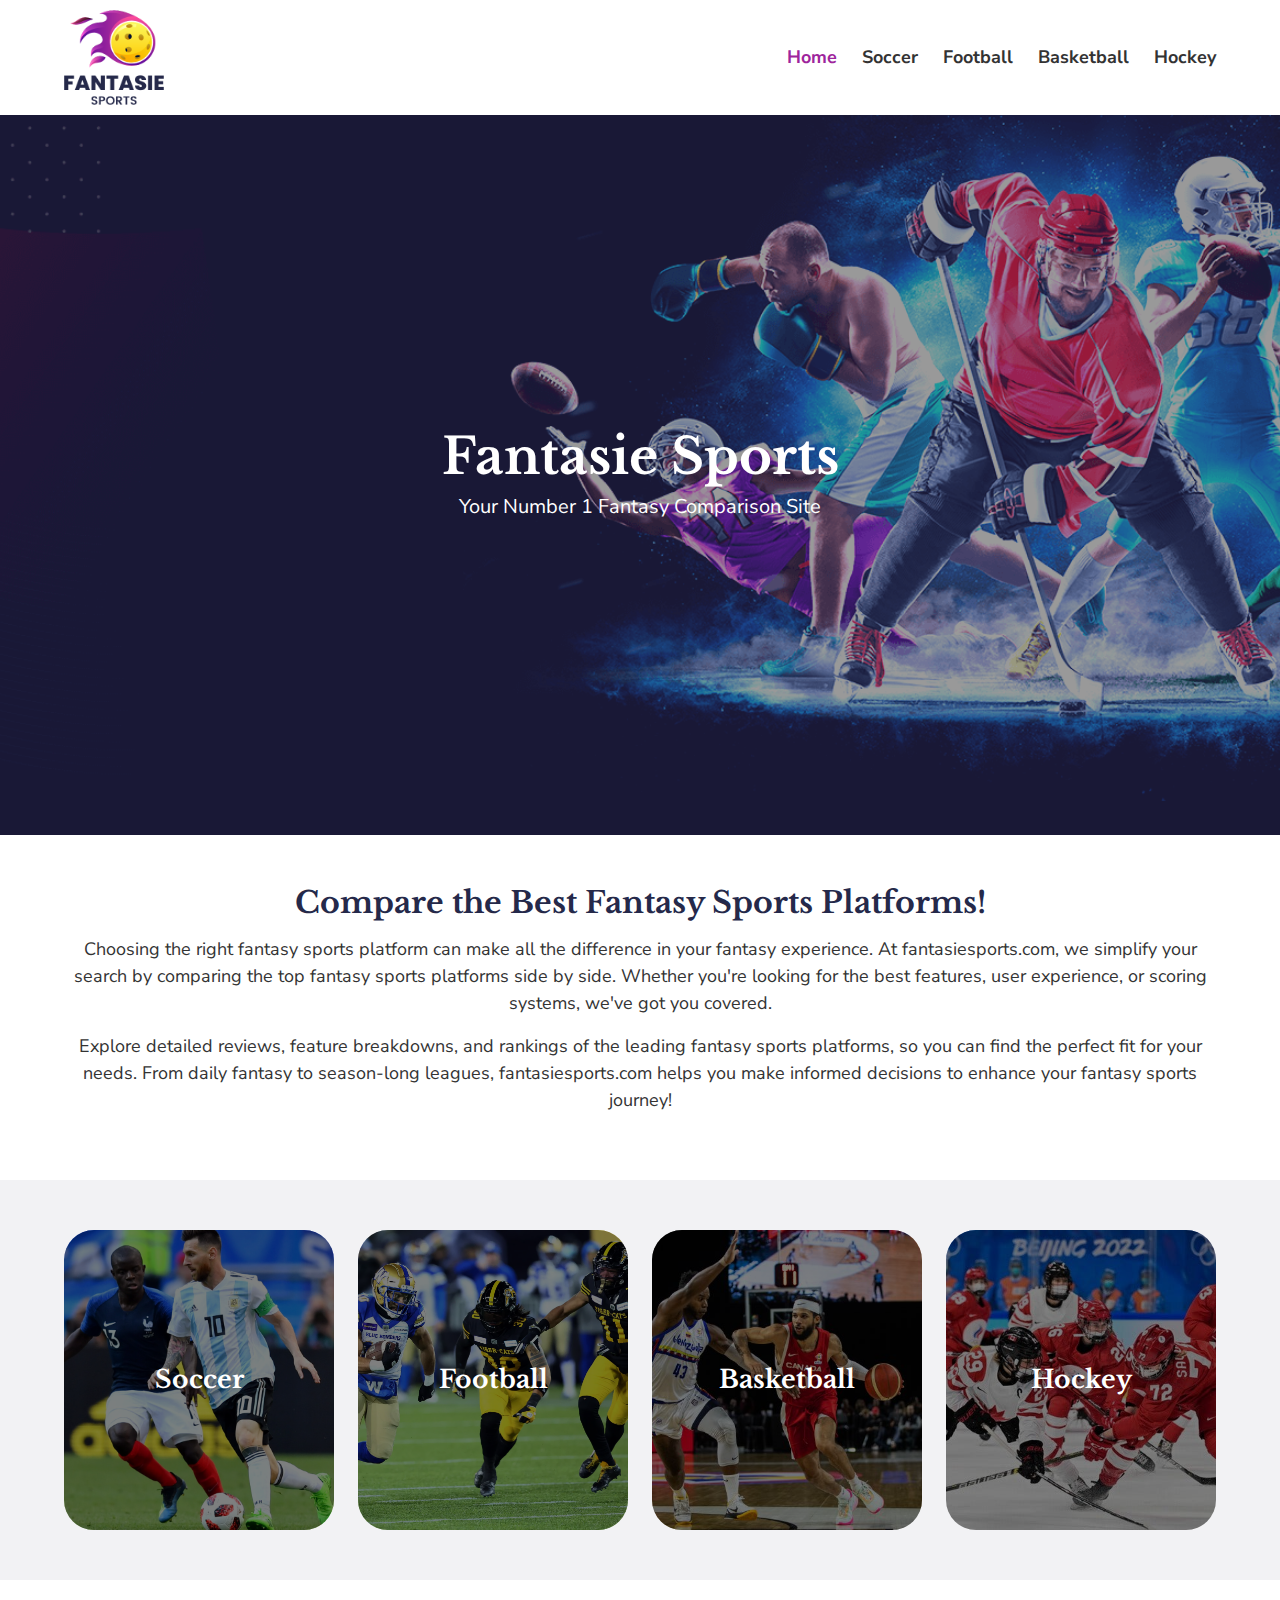
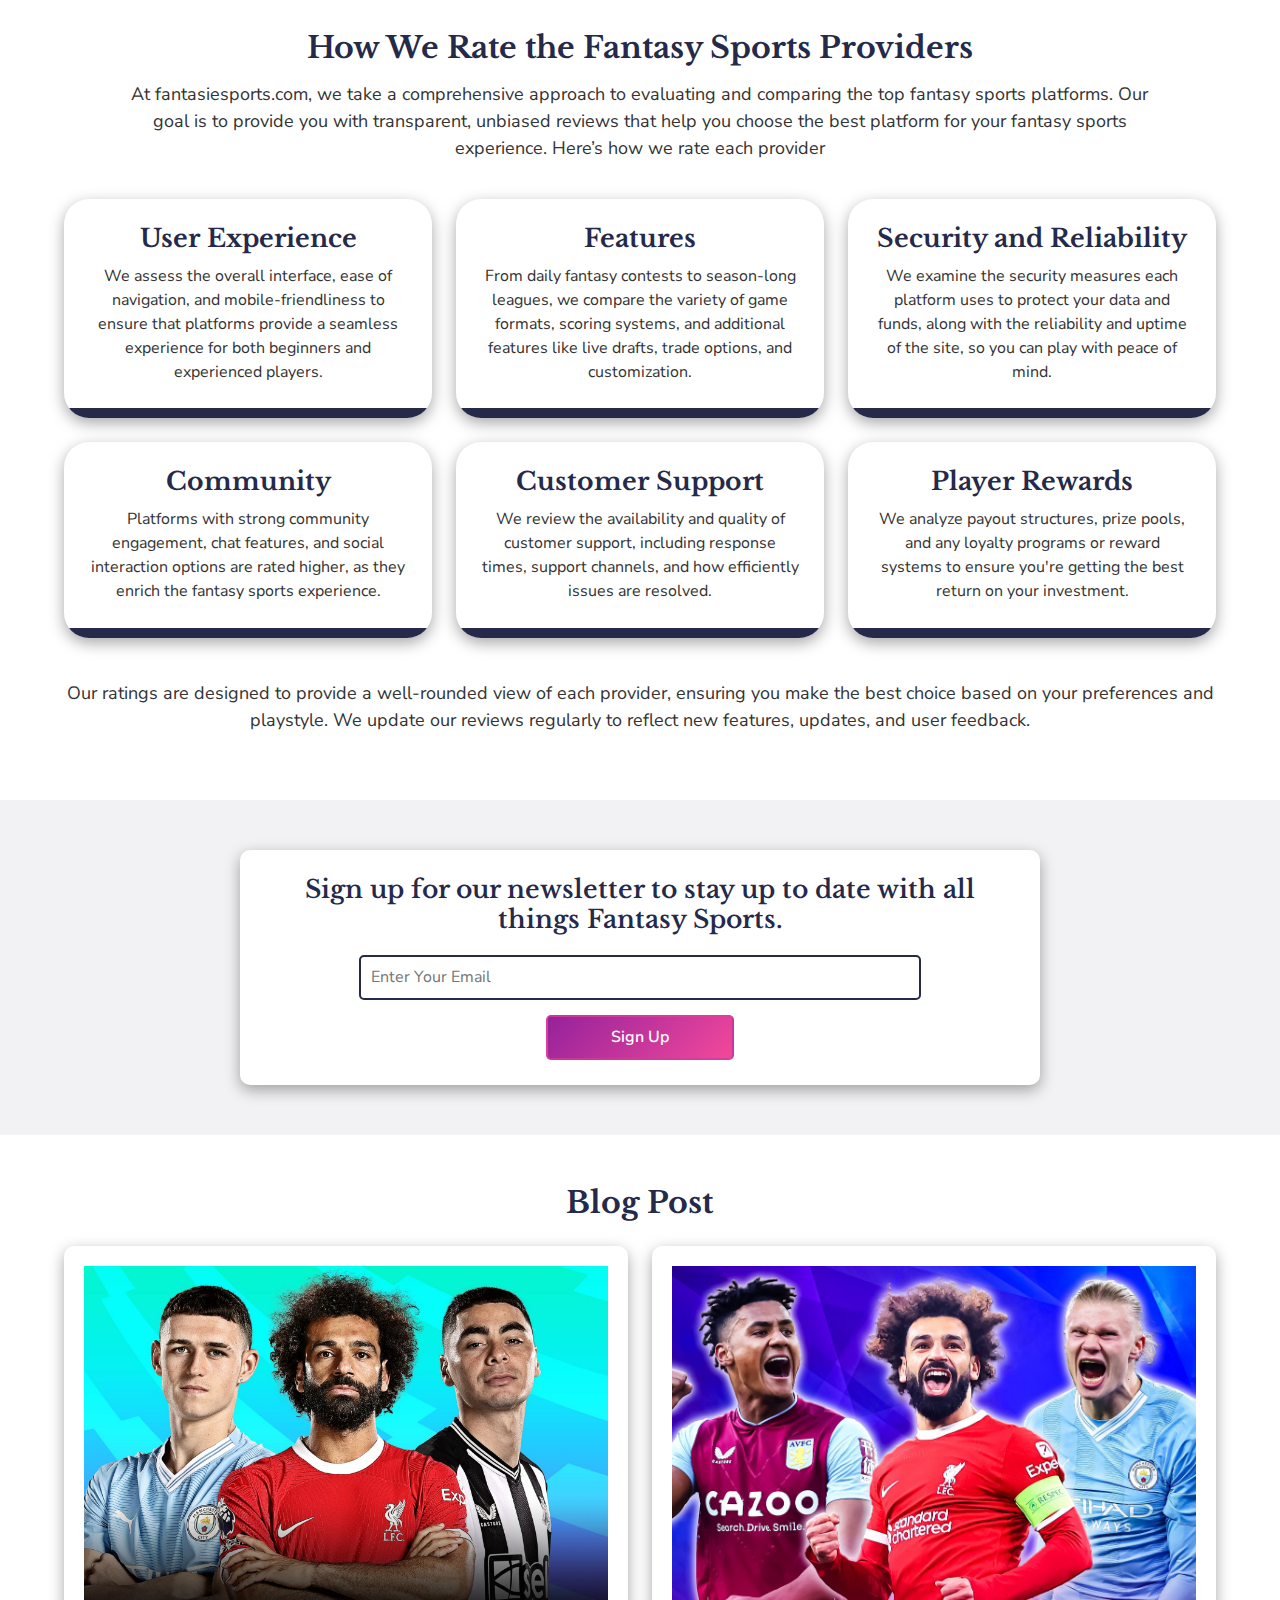
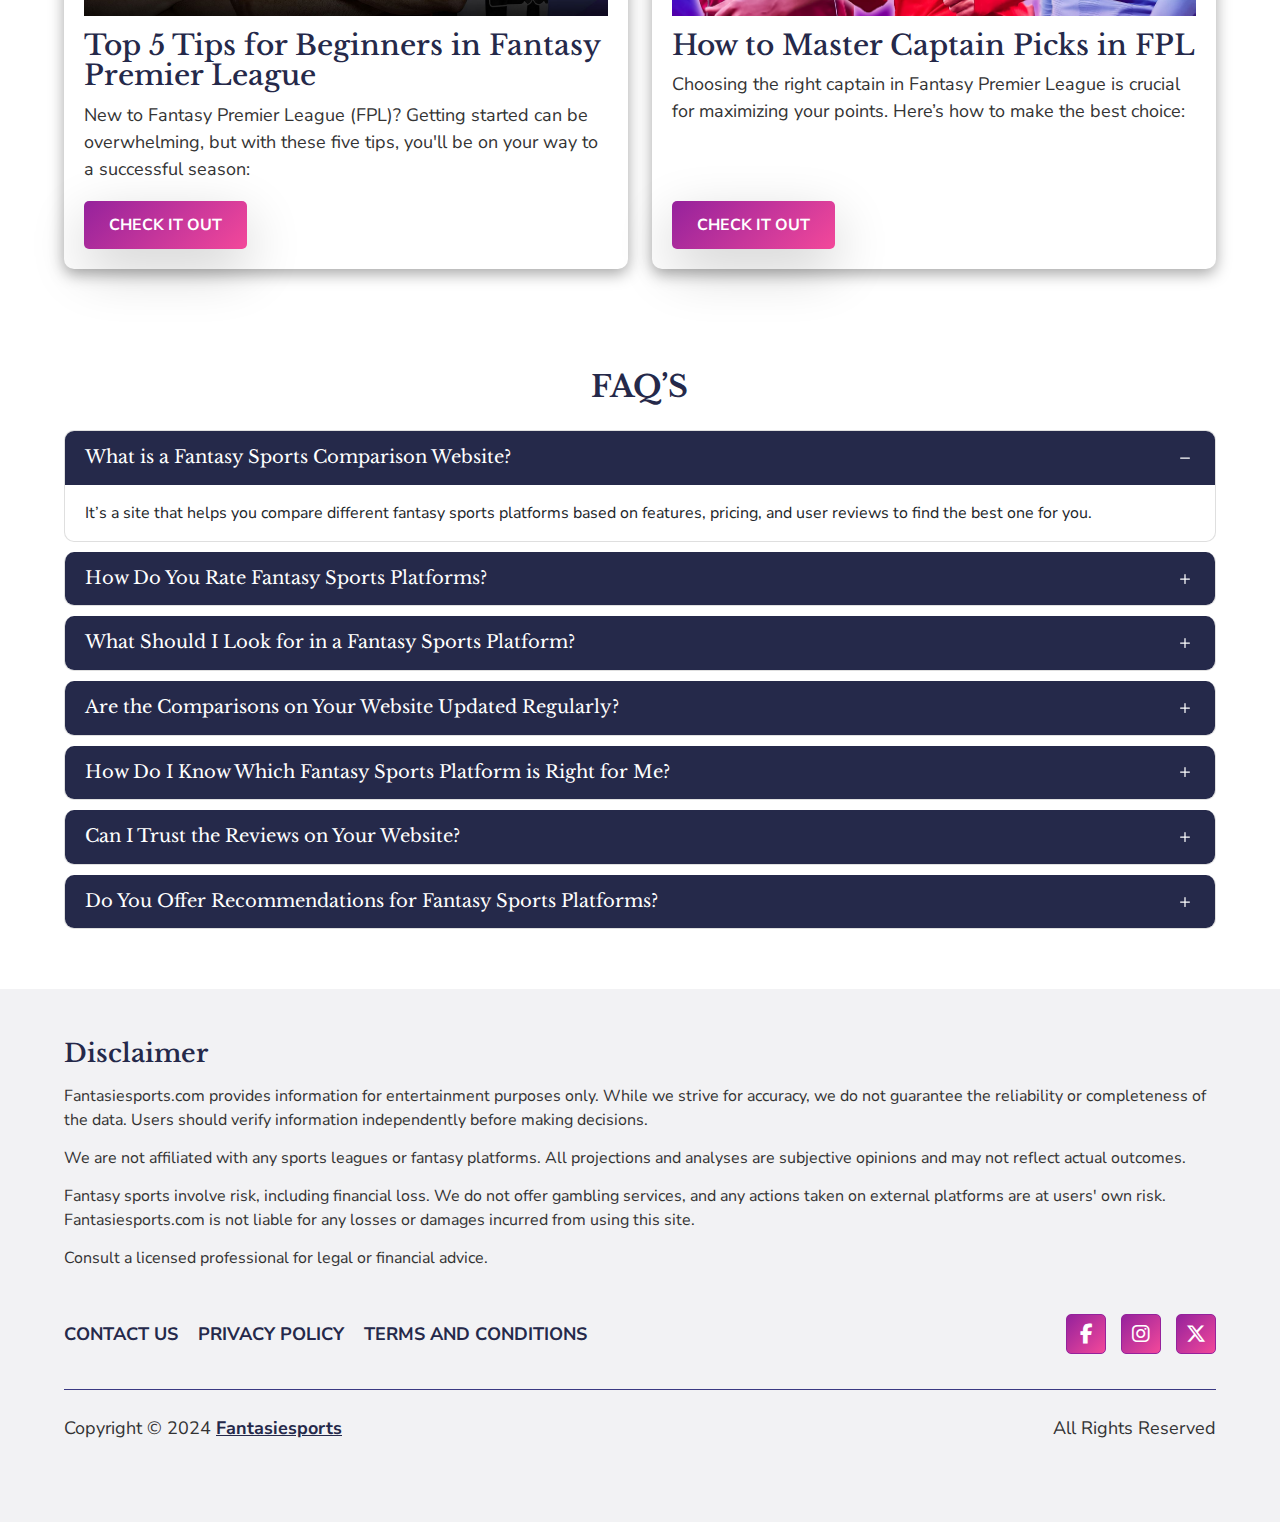
==== commit af3870a9: "done" ====
--- a/index.html
+++ b/index.html
@@ -3,7 +3,7 @@
   <head>
     <meta charset="UTF-8">
     <meta name="viewport" content="width=device-width, initial-scale=1.0">
-    <meta name="robots" content="index, follow" />
+    <meta name="robots" content="index, follow" >
     <link rel="stylesheet" href="assets/css/bootstrap.min.css">
     <link rel="stylesheet" href="assets/font-awsm/fontawesome-free-6.6.0-web/css/all.min.css">
     <link rel="icon" href="assets/images/fav-icn.png">
@@ -75,9 +75,9 @@
            <p>
              Your Number 1 Fantasy Comparison Site
            </p>
-           <div class="contact-btn">
+           <!-- <div class="contact-btn">
              <a href="mailto:info@fantasiesports.com">Contact Us</a>
-           </div>
+           </div> -->
           </div>
        </div>
       </div>
@@ -604,11 +604,16 @@
 </div>
 <!-- footer section end -->
 </footer>
-    <script src="assets/js/jquery-3.7.1.min.js"></script>
-    <script src="assets/js/bootstrap.bundle.min.js"></script>
+
     <script src="assets/js/custom.js"></script>
 
-  
+
+    <script>
+ 
+    </script>
+    
+ 
+    
 
   </body>
 </html>
--- a/assets/css/style.css
+++ b/assets/css/style.css
@@ -130,14 +130,14 @@
     height: 100%;
     width: 100%;
     display: flex;
-    justify-content: flex-start;
+    justify-content: center;
     align-items: center;
     position: relative;
 }
-.sub-banner .banner-wrap{
+/* .sub-banner .banner-wrap{
     justify-content: center;
 
-}
+} */
 .banner-text h1 {
     font-size: 3.125rem;
     font-weight: 700;
@@ -150,14 +150,15 @@
     margin-bottom: 0;
 }
 .banner-text {
-    max-width: 31.25rem;
-    width: 100%;
-}
-.sub-banner .banner-text {
     max-width: 80%;
     width: 100%;
     text-align: center;
 }
+/* .sub-banner .banner-text {
+    max-width: 80%;
+    width: 100%;
+    text-align: center;
+} */
 .contact-btn a {
     display: inline-block;
     font-size: 1rem;
@@ -566,11 +567,14 @@
 }
 .soccer-left img{
     height: 100%;
-    object-fit: cover;
-    transform: skewX(-10deg) translateX(-33px);
+    object-fit: contain;
+    /* transform: skewX(-10deg) translateX(-33px); */
     background-color: #fff;
     transition: all 0.3s linear;
 
+}
+.soccer-img {
+    height: 25rem;
 }
 /* .soccer-left img:hover{
     transform: skewX(-5deg) translateX(-20px);
--- a/assets/css/media.css
+++ b/assets/css/media.css
@@ -105,6 +105,9 @@
         flex-wrap: wrap;
         justify-content: center;
     }
+    .soccer-img {
+        height: 200px;
+    }
 }
 @media(max-width:575px){
     html{
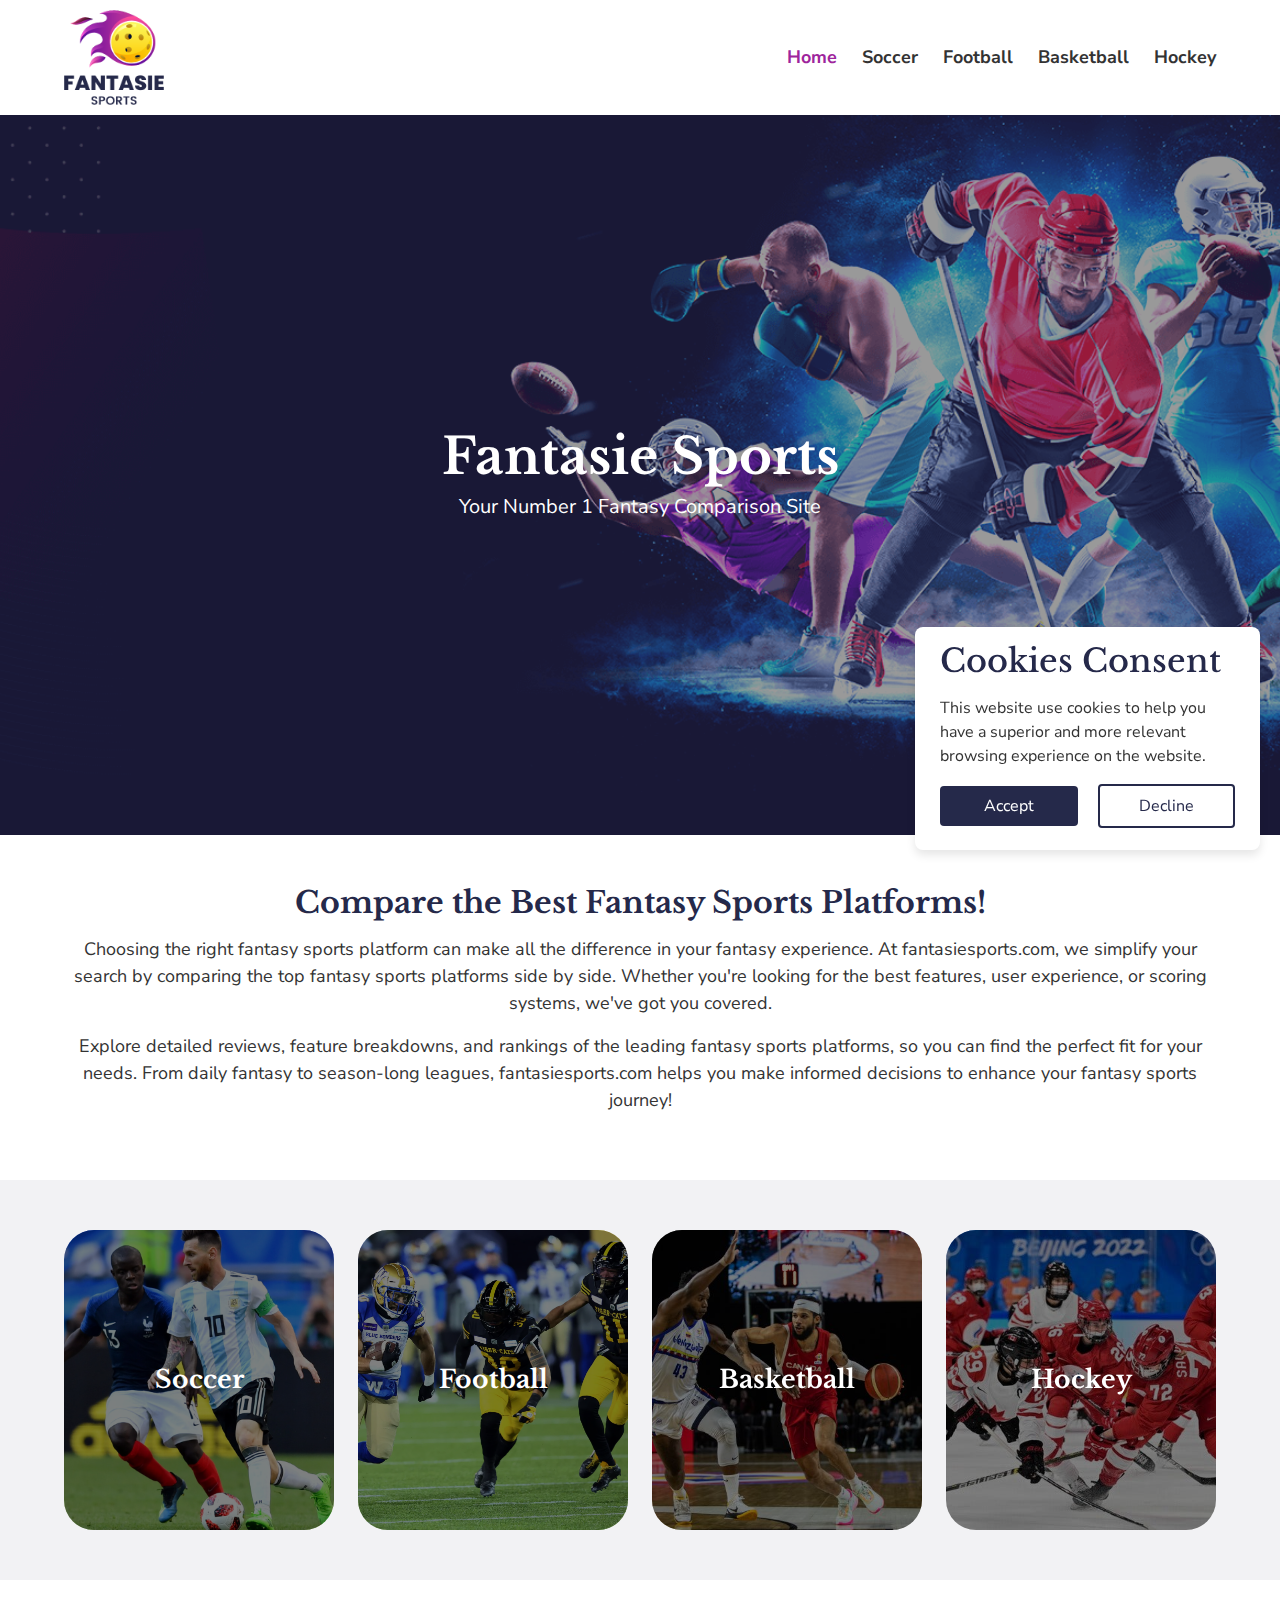
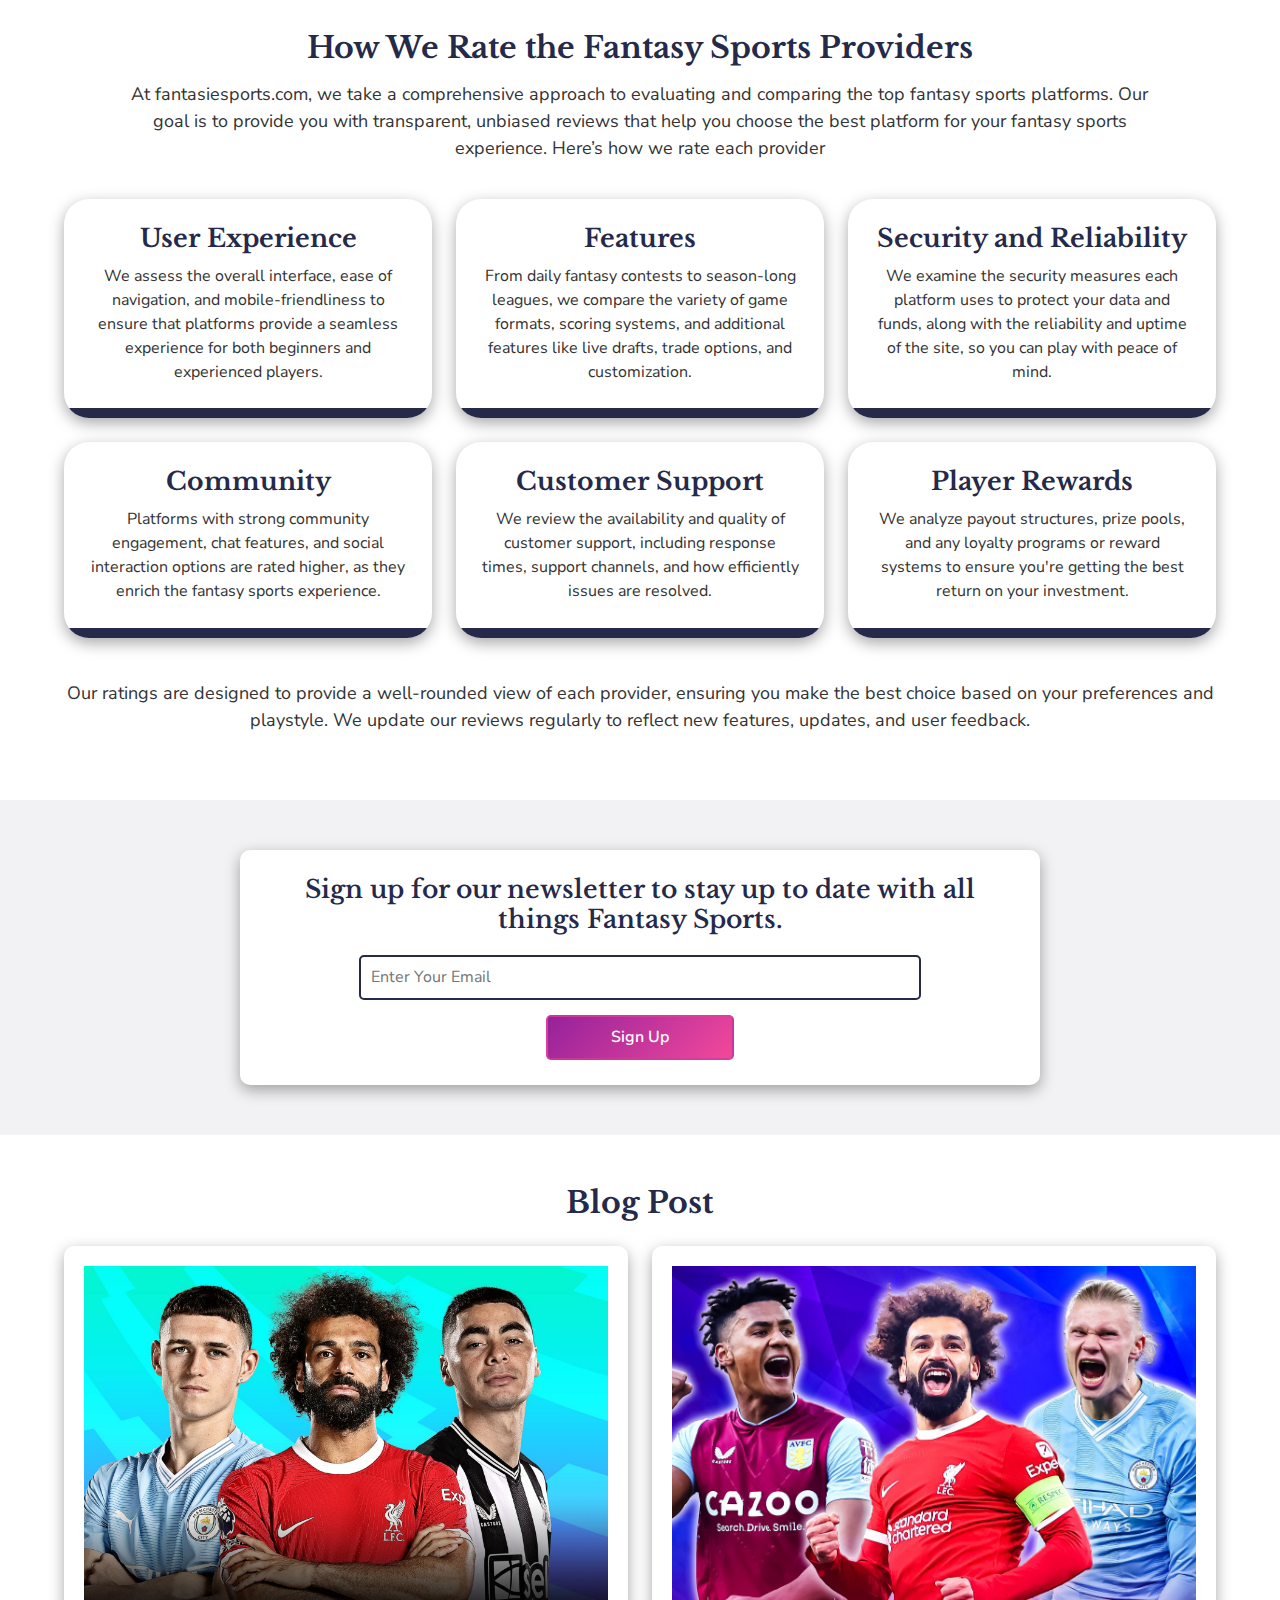
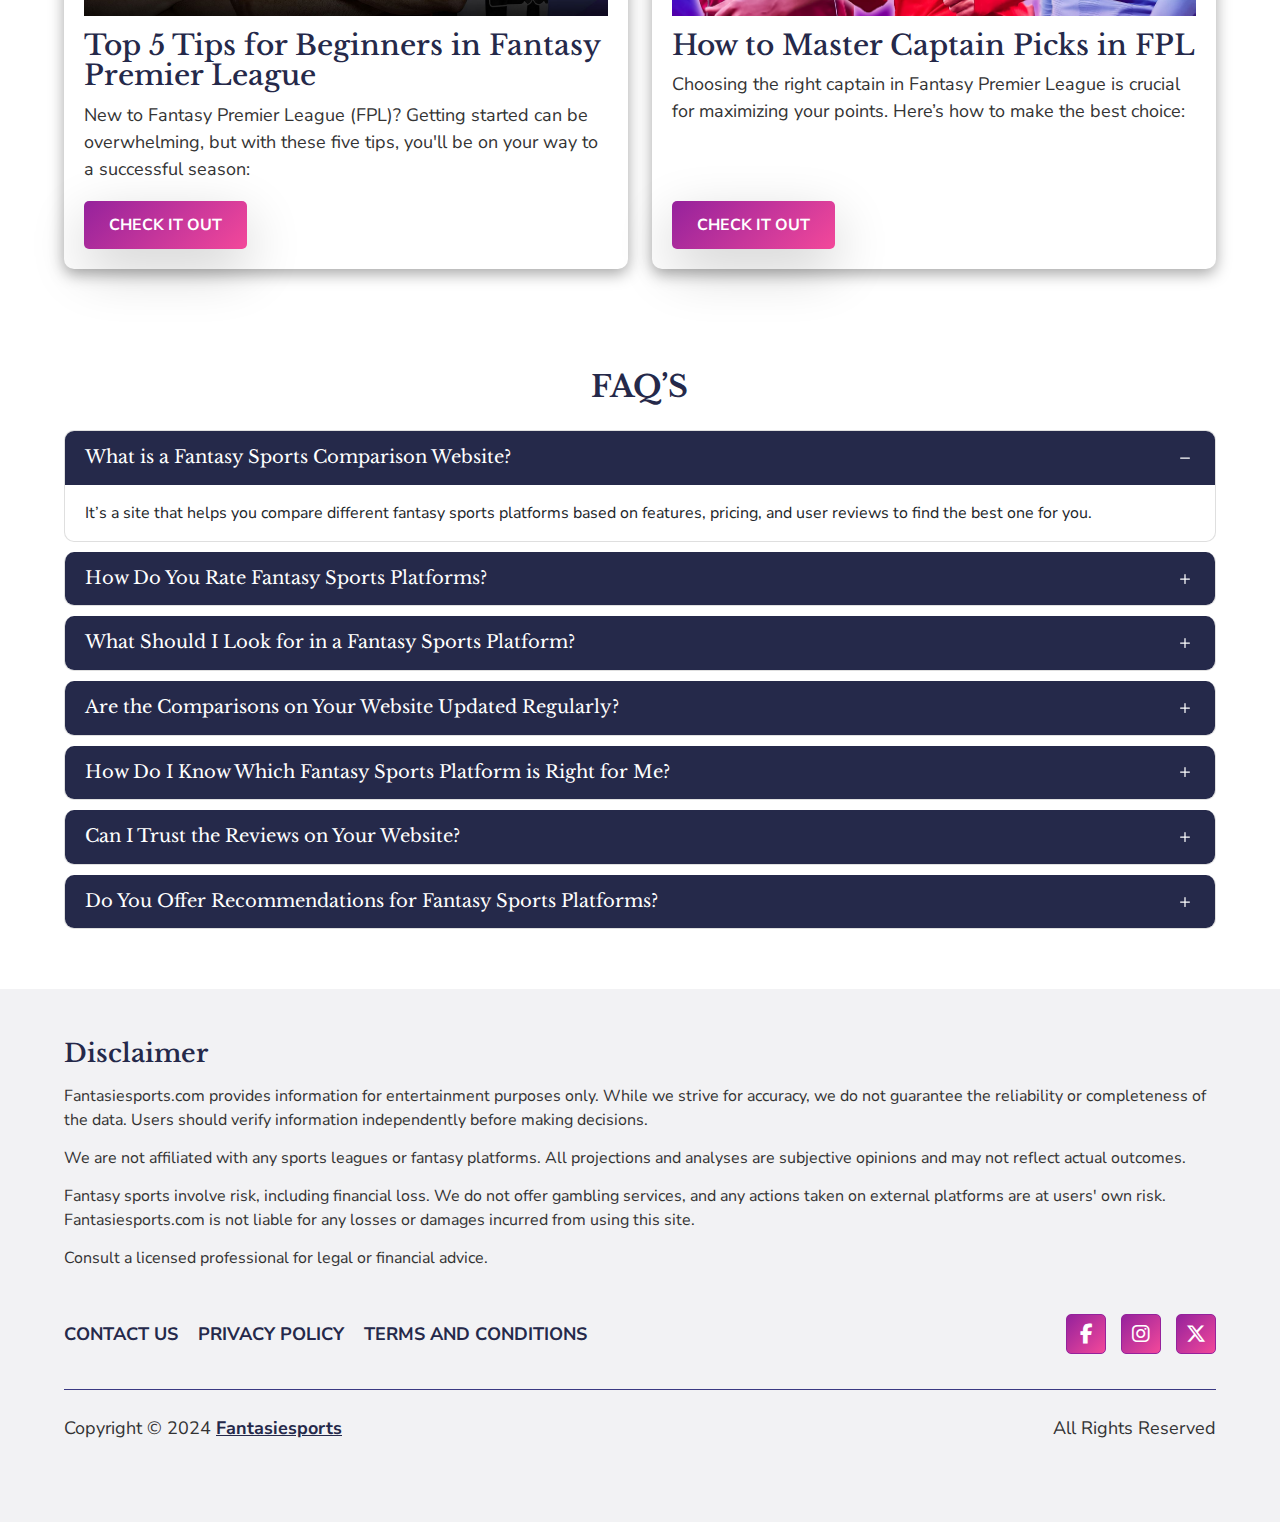
==== commit f6d80ad9: "done" ====
--- a/index.html
+++ b/index.html
@@ -19,34 +19,34 @@
       <div class="container">
           <nav>
              <div class="site-logo">
-              <a href="index.html">
+              <a href="./">
                 <img src="assets/images/logo.png" alt="">
               </a>
              </div>
              <div class="main-nav">
                <ul>
                 <li>
-                  <a href="index.html" class="active">
+                  <a href="./" class="active">
                     Home
                   </a>
                 </li>
                 <li>
-                  <a href="soccer.html">
+                  <a href="soccer">
                     Soccer
                   </a>
                 </li>
                 <li>
-                  <a href="football.html">
+                  <a href="football">
                     Football
                   </a>
                 </li>
                 <li>
-                  <a href="basketball.html">
+                  <a href="basketball">
                     Basketball
                   </a>
                 </li>
                 <li>
-                  <a href="hockey.html">
+                  <a href="hockey">
                     Hockey
                   </a>
                 </li>
@@ -120,7 +120,7 @@
          <div class="row">
            <div class="col-lg-3 col-md-6">
              <div class="link-wrap linkOne">
-                <a href="soccer.html">
+                <a href="soccer">
                   <h4>
                     Soccer 
                   </h4>
@@ -129,7 +129,7 @@
            </div>
            <div class="col-lg-3 col-md-6">
             <div class="link-wrap linkTwo">
-               <a href="football.html">
+               <a href="football">
                  <h4>
                   Football 
                  </h4>
@@ -139,7 +139,7 @@
          
           <div class="col-lg-3 col-md-6">
             <div class="link-wrap linkFour">
-               <a href="basketball.html">
+               <a href="basketball">
                  <h4>
                   Basketball
                  </h4>
@@ -148,7 +148,7 @@
           </div>
           <div class="col-lg-3 col-md-6">
             <div class="link-wrap linkThree">
-               <a href="hockey.html">
+               <a href="hockey">
                  <h4>
                   Hockey
                  </h4>
@@ -340,7 +340,7 @@
       <div class="col-md-6">
         <div class="blog-wrap">
             <div class="blog-img">
-              <a href="top-5-tips-for-beginners-in-fantasy-premier-league.html" target="_blank">
+              <a href="top-5-tips-for-beginners-in-fantasy-premier-league" target="_blank">
                 <img src="assets/images/blog-banner-1.jpg" alt="">
               </a>
             </div>
@@ -353,14 +353,14 @@
               </p>
             </div>
             <div class="check-out-btn">
-              <a href="top-5-tips-for-beginners-in-fantasy-premier-league.html" target="_blank">Check It Out</a>
+              <a href="top-5-tips-for-beginners-in-fantasy-premier-league" target="_blank">Check It Out</a>
             </div>
         </div>
       </div>
       <div class="col-md-6">
         <div class="blog-wrap">
             <div class="blog-img">
-              <a href="how-to-master-captain-picks-in-FPL.html" target="_blank">
+              <a href="how-to-master-captain-picks-in-FPL" target="_blank">
                 <img src="assets/images/blog-banner-2.avif" alt="">
               </a>
             </div>
@@ -373,7 +373,7 @@
               </p>
             </div>
             <div class="check-out-btn">
-              <a href="how-to-master-captain-picks-in-FPL.html" target="_blank">Check It Out</a>
+              <a href="how-to-master-captain-picks-in-FPL" target="_blank">Check It Out</a>
             </div>
         </div>
       </div>
@@ -556,12 +556,12 @@
               </a>
             </li>
             <li>
-              <a href="privacy-policy.html">
+              <a href="privacy-policy">
                 Privacy Policy
               </a>
             </li>
             <li>
-              <a href="terms-and-conditions.html">
+              <a href="terms-and-conditions">
                 Terms and conditions
               </a>
             </li>
@@ -591,7 +591,7 @@
          <div class="copy-right">
            <p>
             Copyright © 2024 
-            <a href="index.html">fantasiesports</a>
+            <a href="./">fantasiesports</a>
 
            </p>
           
@@ -605,12 +605,31 @@
 <!-- footer section end -->
 </footer>
 
+<!-- cookies popup start -->
+
+<div class="cookies-popup">
+  <div class="wrapper">
+    <header>
+      <i class="bx bx-cookie"></i>
+      <h2>Cookies Consent</h2>
+    </header>
+
+    <div class="data">
+      <p>This website use cookies to help you have a superior and more relevant browsing experience on the website. </p>
+    </div>
+
+    <div class="buttons">
+      <button class="button" id="acceptBtn">Accept</button>
+      <button class="button" id="declineBtn">Decline</button>
+    </div>
+  </div>
+</div>
+
+<!-- cookies popup end -->
+
     <script src="assets/js/custom.js"></script>
 
 
-    <script>
- 
-    </script>
     
  
     
--- a/assets/css/style.css
+++ b/assets/css/style.css
@@ -730,4 +730,69 @@
 .privacy-wrap {
 margin: 1.5625rem 0;
 }
-/* privacy policy page css end */+/* privacy policy page css end */
+
+/* cookies popup start */
+
+
+.wrapper {
+    position: fixed;
+    bottom: 50px;
+    right: -370px;
+    max-width: 345px;
+    width: 100%;
+    background: #fff;
+    border-radius: 8px;
+    padding: 15px 25px 22px;
+    transition: right 0.3s ease;
+    box-shadow: 0 5px 10px rgba(0, 0, 0, 0.1);
+  }
+  .wrapper.show {
+    right: 20px;
+  }
+ 
+
+  header h2 {
+    color: #25294a;
+    font-weight: 500;
+  }
+  .wrapper .data {
+    margin-top: 16px;
+  }
+  .wrapper .data p {
+    color: #333;
+    font-size: 16px;
+  }
+
+ 
+  .wrapper .buttons {
+    margin-top: 16px;
+    width: 100%;
+    display: flex;
+    align-items: center;
+    justify-content: space-between;
+  }
+  .buttons .button {
+    border: none;
+    color: #fff;
+    padding: 8px 0;
+    border-radius: 4px;
+    background: #25294a;
+    cursor: pointer;
+    width: calc(100% / 2 - 10px);
+    transition: all 0.2s ease;
+  }
+  .buttons #acceptBtn:hover {
+    background-color: #0b0d1f;
+  }
+  #declineBtn {
+    border: 2px solid #25294a;
+    background-color: #fff;
+    color: #25294a;
+  }
+  #declineBtn:hover {
+    background-color: #25294a;
+    color: #fff;
+  }
+
+/* cookies popup end */--- a/assets/css/media.css
+++ b/assets/css/media.css
@@ -163,4 +163,7 @@
     section.site-banner.sub-banner {
         height: 45vh;
     }
+    .wrapper {
+        max-width: 285px;
+    }
 }
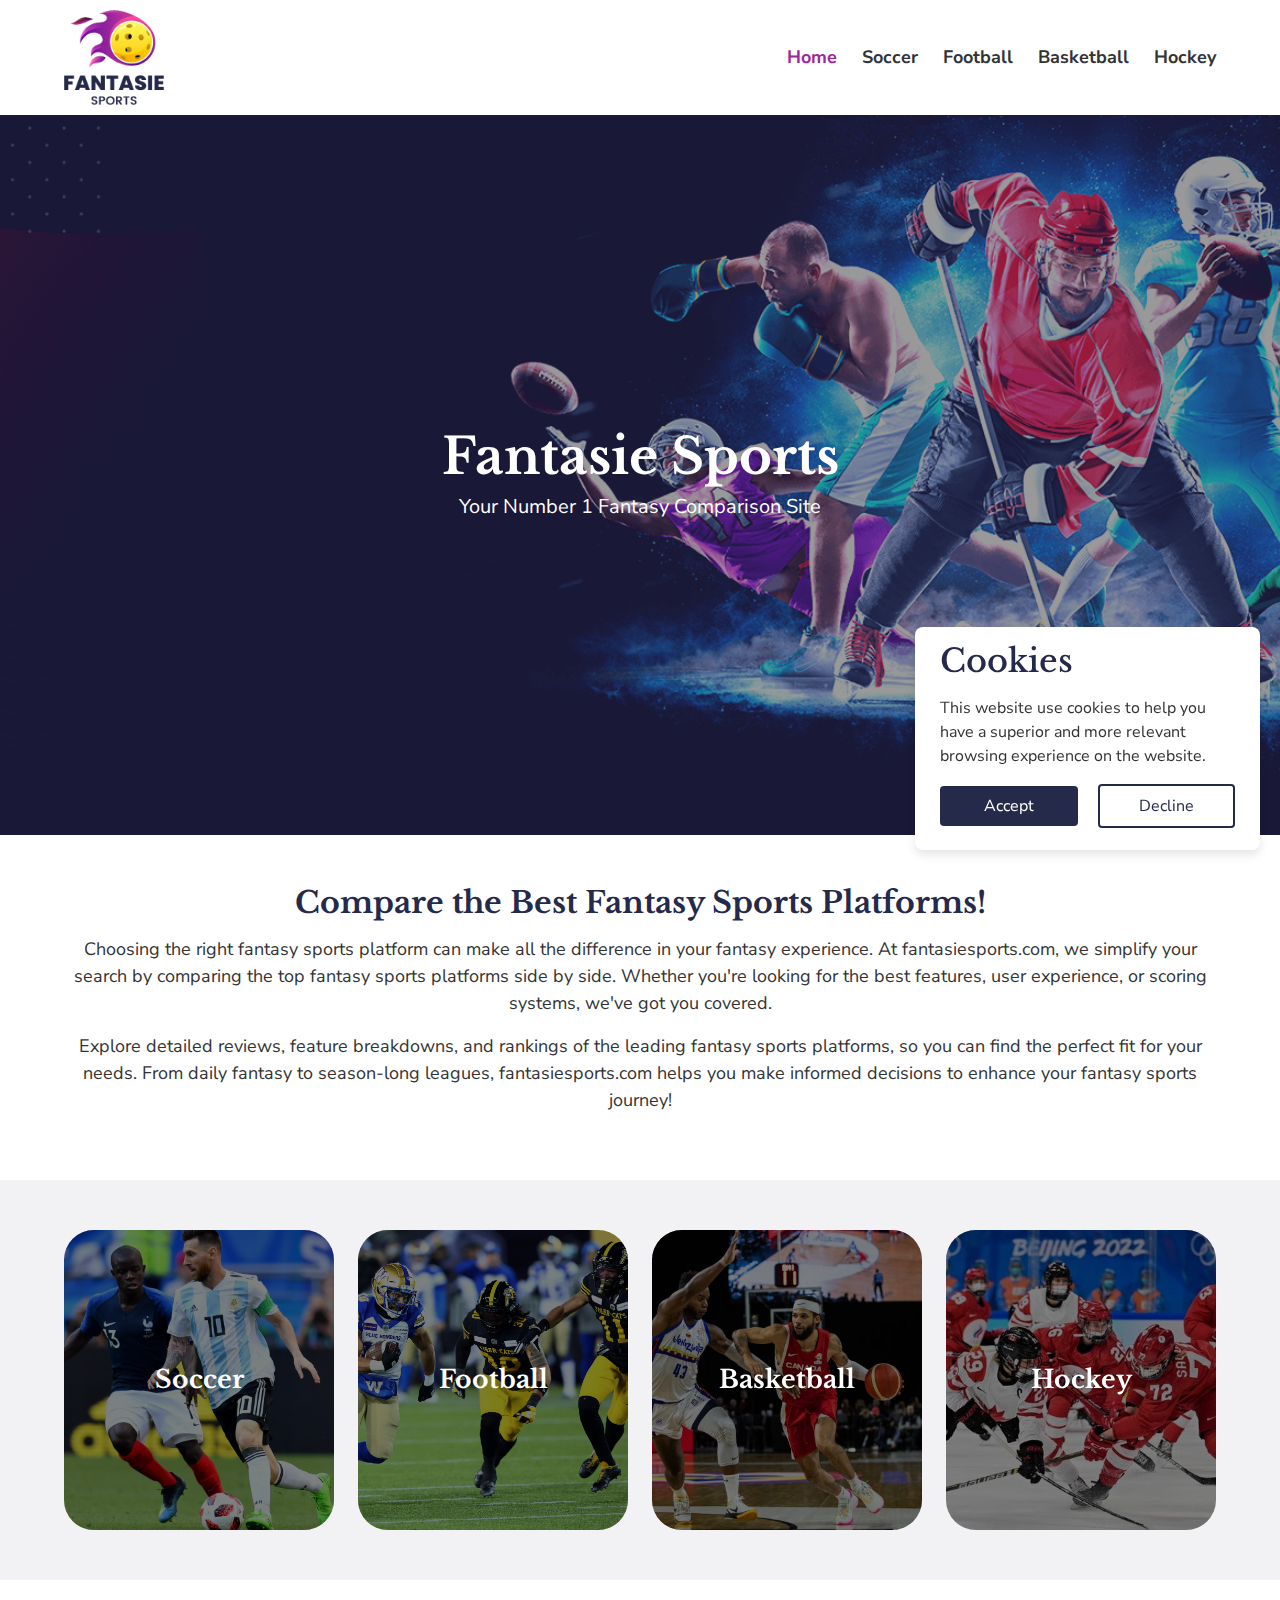
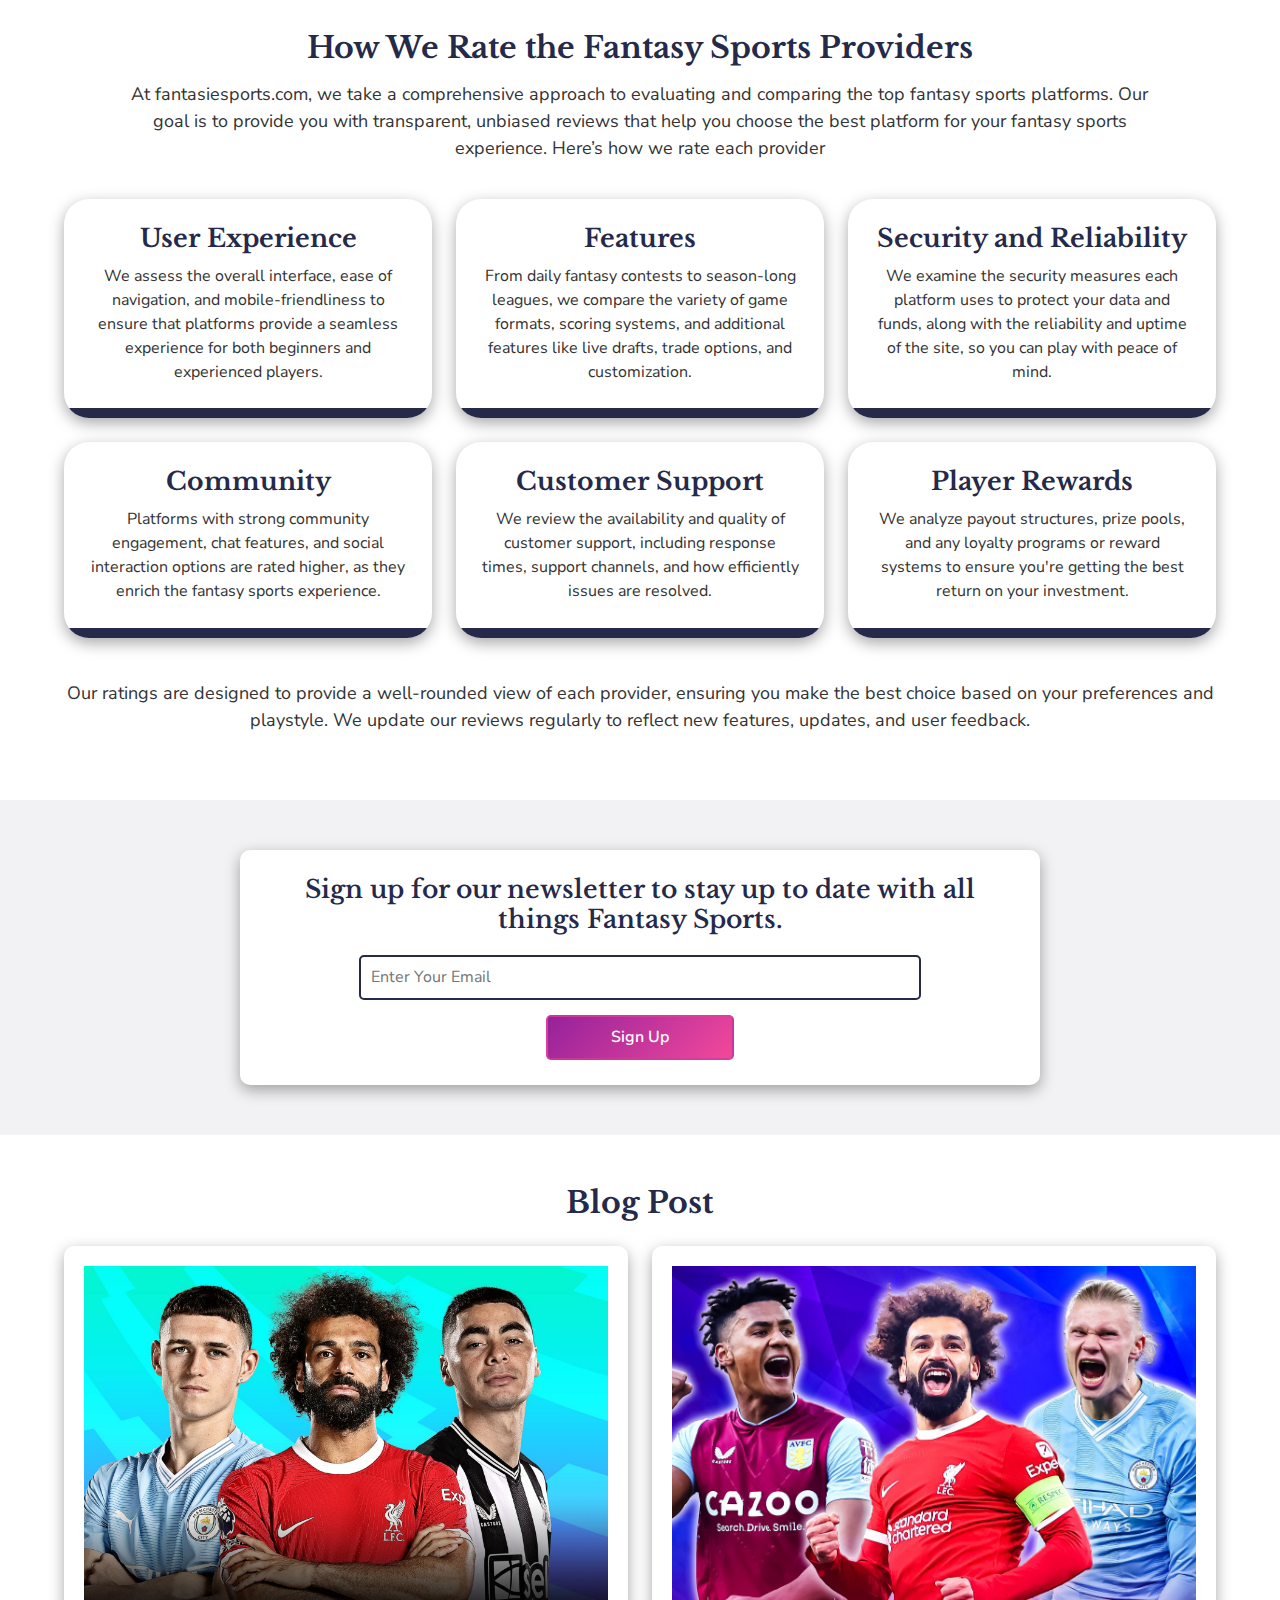
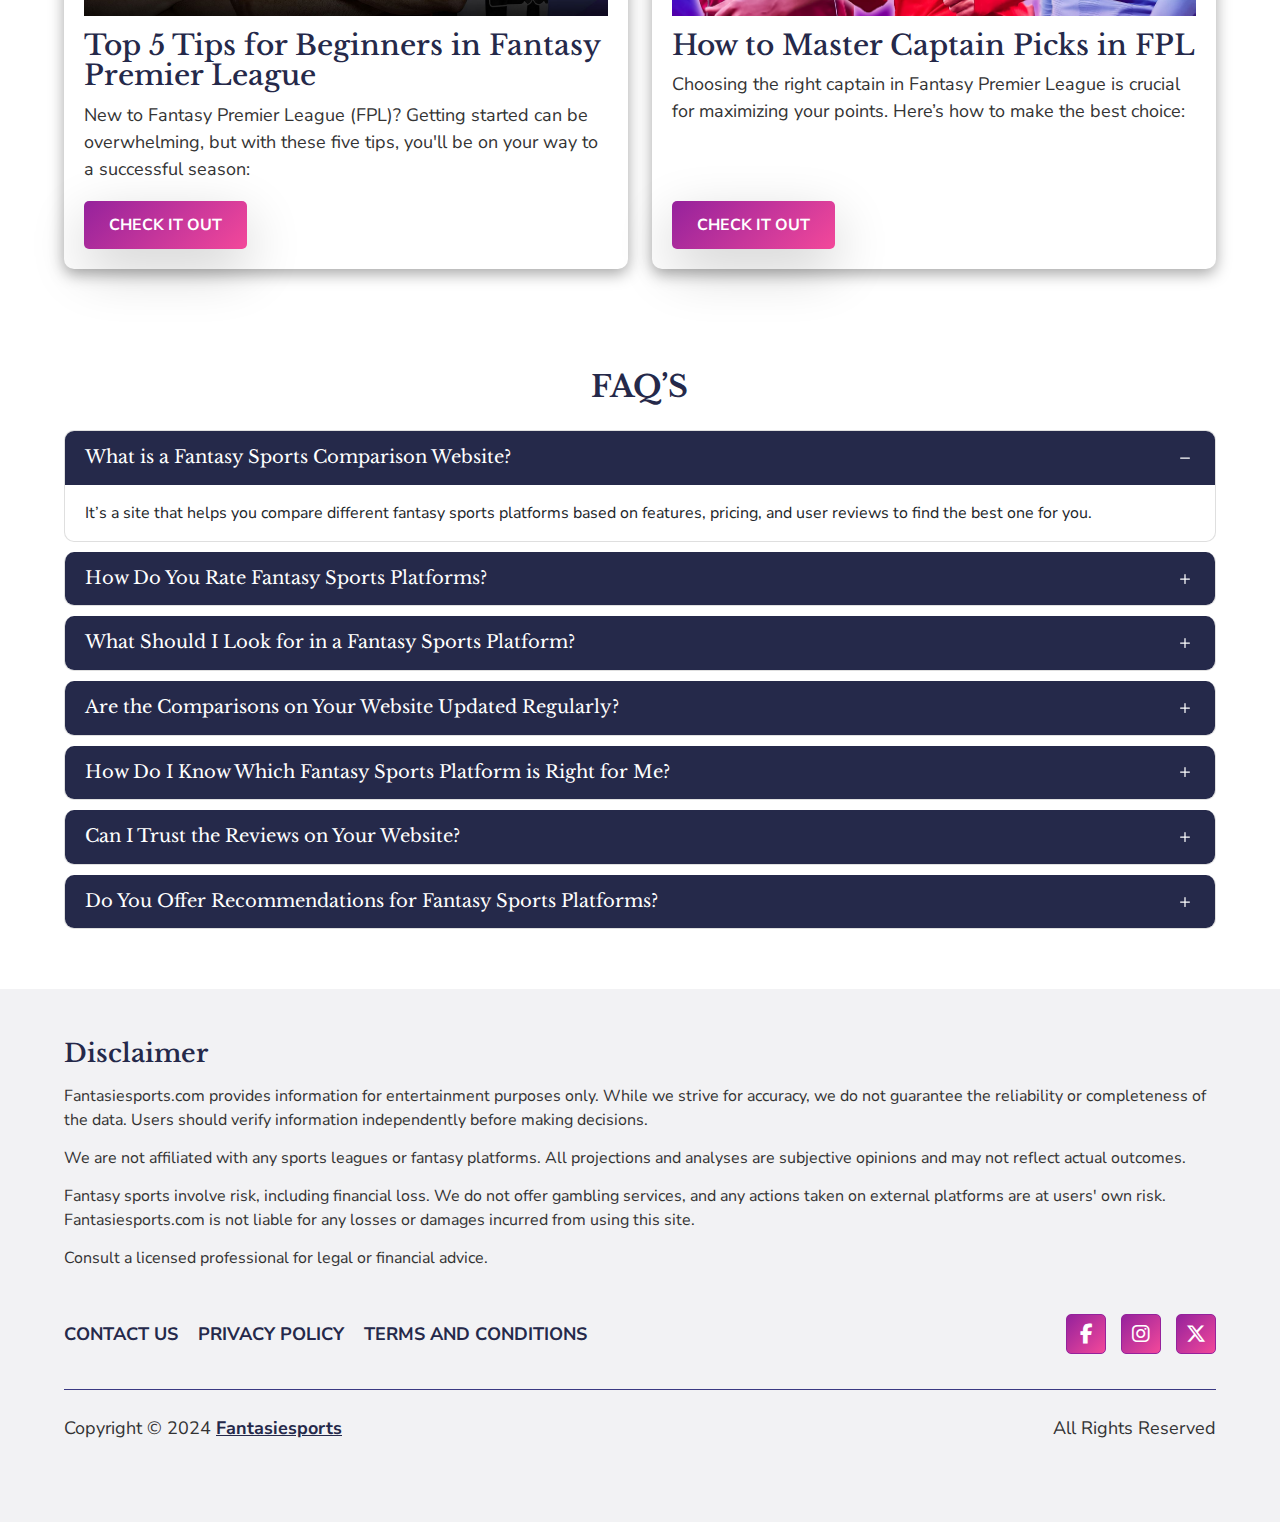
==== commit 86e8d72d: "done" ====
--- a/index.html
+++ b/index.html
@@ -611,7 +611,7 @@
   <div class="wrapper">
     <header>
       <i class="bx bx-cookie"></i>
-      <h2>Cookies Consent</h2>
+      <h2>Cookies </h2>
     </header>
 
     <div class="data">
